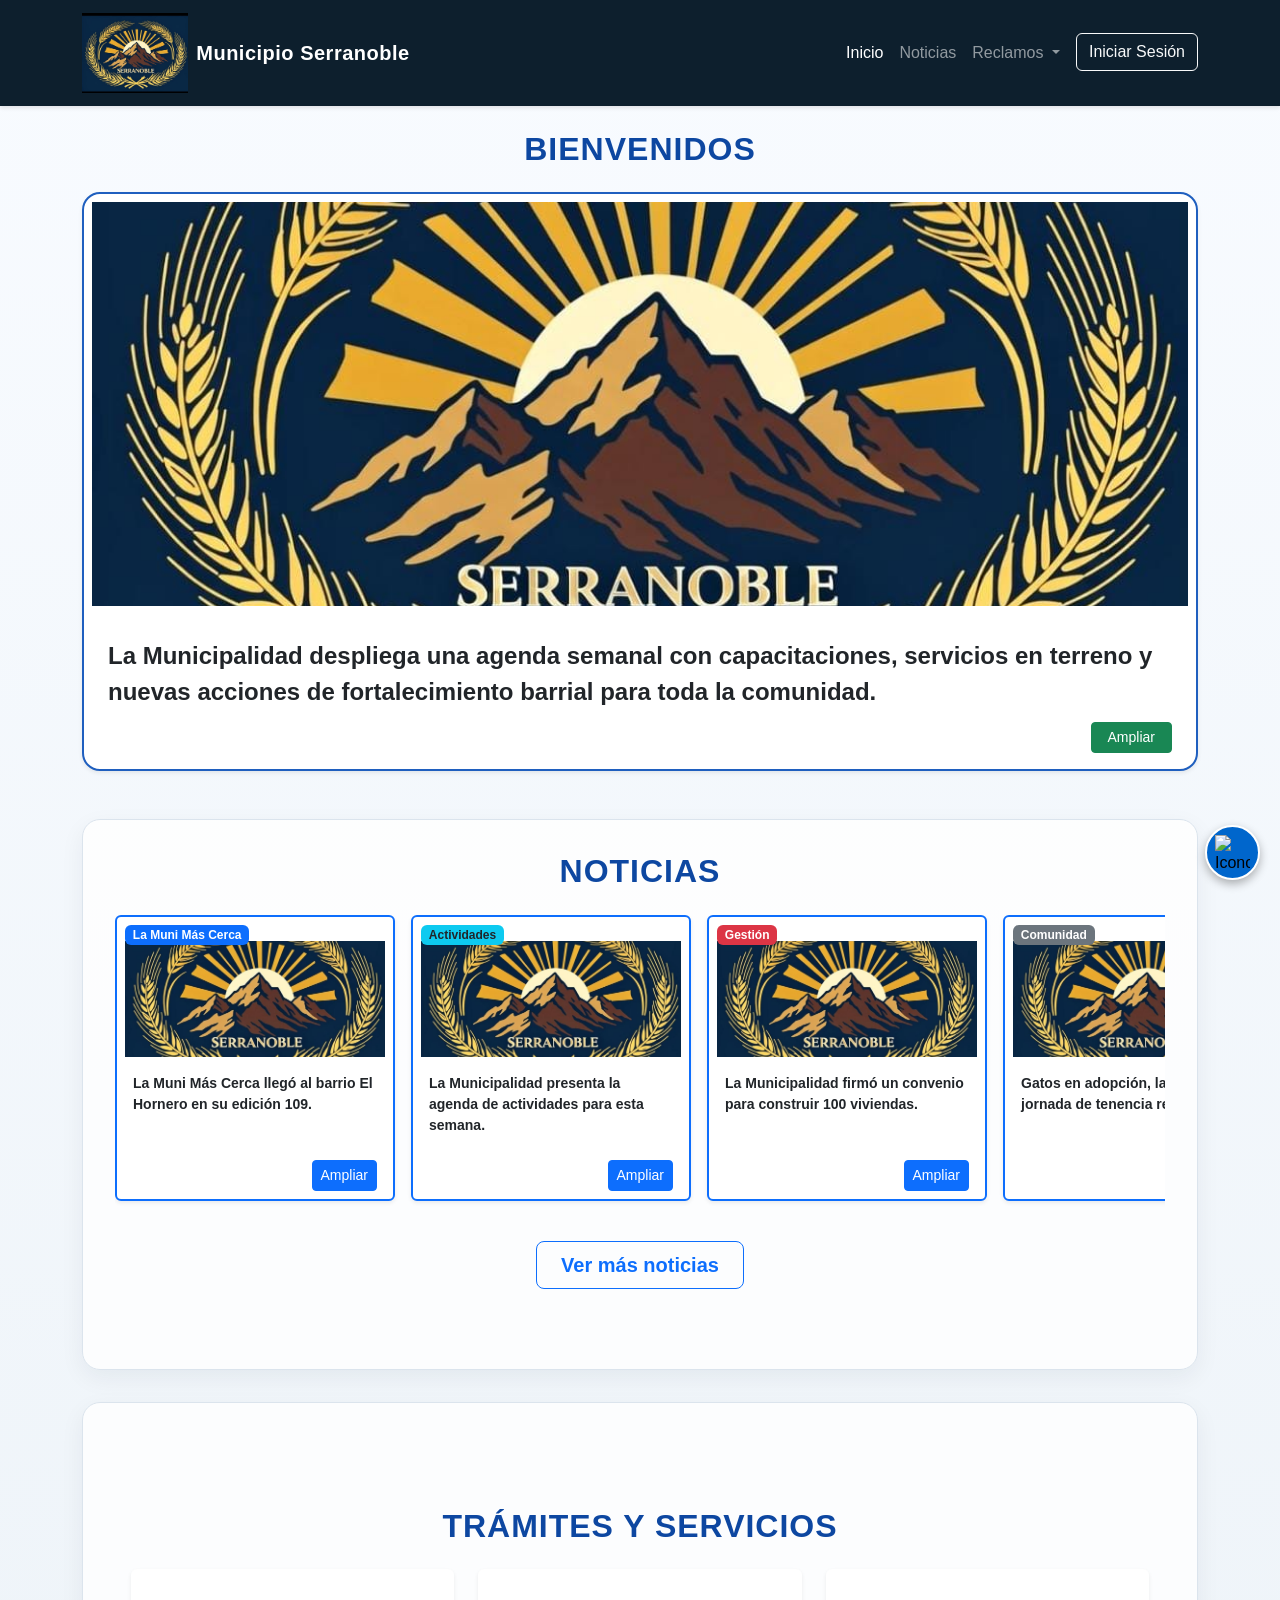
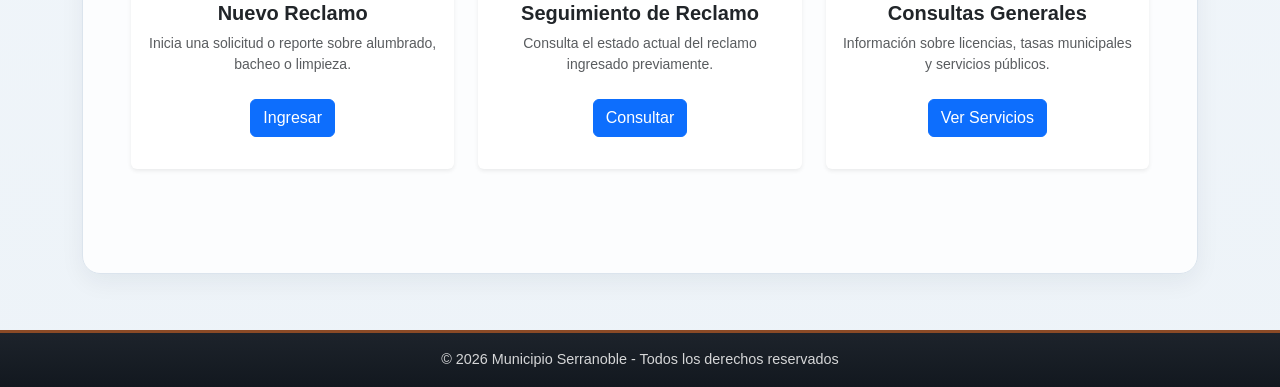
==== frontend/index.html @ a020ed17 "Merge pull request #3 from mfernandacd/develop Union de Ramas" ====
<!DOCTYPE html>
<html lang="es">
<head>
    <meta charset="UTF-8">
    <meta name="viewport" content="width=device-width, initial-scale=1.0">
    <title>Municipio Serranoble</title>
    <meta name="municipio-api-base-url" content="">
    <link href="https://cdn.jsdelivr.net/npm/bootstrap@5.3.0/dist/css/bootstrap.min.css" rel="stylesheet">
    <link rel="stylesheet" href="Css/styles.css">
</head>
<body>

    <!-- Encabezado principal: contiene la barra de navegación y el acceso a las secciones clave de la web -->
    <header>
        <nav class="navbar navbar-expand-lg navbar-dark bg-primary">
            <div class="container">
                <a class="navbar-brand d-flex align-items-center" href="index.html">
                    <img src="assets/imagenes/Logo.jpeg" alt="Municipio Serranoble" class="me-2" height="80">
                    <span>Municipio Serranoble</span>
                </a>
                <button class="navbar-toggler" type="button" data-bs-toggle="collapse" data-bs-target="#navbarNav" aria-controls="navbarNav" aria-expanded="false" aria-label="Toggle navigation">
                    <span class="navbar-toggler-icon"></span>
                </button>
                <div class="collapse navbar-collapse" id="navbarNav">
                    <ul class="navbar-nav ms-auto">
                        <li class="nav-item">
                            <a class="nav-link active" href="#principal">Inicio</a>
                        </li>
                        <li class="nav-item">
                            <a class="nav-link" href="#noticias">Noticias</a>
                        </li>
                        <li class="nav-item dropdown">
                            <a class="nav-link dropdown-toggle" href="#" id="reclamosDropdown" role="button" data-bs-toggle="dropdown" aria-expanded="false">
                                Reclamos
                            </a>
                            <ul class="dropdown-menu" aria-labelledby="reclamosDropdown">
                                <li><a class="dropdown-item" href="reclamos-municipal.html">Nuevo</a></li>
                                <li><a class="dropdown-item" href="#tramites">Seguimiento</a></li>
                            </ul>
                        </li>
                        <li class="nav-item">
                            <a class="btn btn-outline-light ms-2" href="login.html" data-auth-link>Iniciar Sesión</a>
                        </li>
                    </ul>
                </div>
            </div>
        </nav>
    </header>

    <!-- Contenido principal de la página: aquí se agrupan las secciones informativas del sitio -->
    <main class="container my-4">

    <div class="home-zone zona-principal" id="principal">
        <section class="mb-5">
            <h2 class="text-center fw-bold text-uppercase mb-4 title-section">Bienvenidos</h2>
            <div class="row g-4">
                <div class="col-12">
                    <div class="card card-principal h-100 shadow-sm overflow-hidden">
                        <img src="assets/imagenes/Logo.jpeg" class="card-img-top p-2" alt="Noticia Principal">
                        <div class="card-body">
                            <p class="card-text fw-bold fs-4">La Municipalidad despliega una agenda semanal con capacitaciones, servicios en terreno y nuevas acciones de fortalecimiento barrial para toda la comunidad.</p>
                        </div>
                        <div class="card-footer bg-transparent border-0 text-end pb-3">
                            <a href="#noticias" class="btn btn-success btn-sm px-3">Ampliar</a>
                        </div>
                    </div>
                </div>
            </div>
        </section>
    </div>

    <div class="home-zone zona-noticias" id="noticias">
        <section class="mb-5" aria-labelledby="titulo-noticias">
            <h2 id="titulo-noticias" class="text-center fw-bold text-uppercase mb-4 title-section">Noticias</h2>
            <div id="noticias-secundarias" class="carousel-noticias d-flex gap-3 overflow-x-auto pb-3">
                <div class="card card-secundaria shadow-sm flex-shrink-0">
                    <span class="badge bg-primary position-absolute top-0 start-0 m-2">La Muni Más Cerca</span>
                    <img src="assets/imagenes/Logo.jpeg" class="card-img-top pt-4 px-2" alt="Noticia 1">
                    <div class="card-body">
                        <p class="card-text small fw-semibold">La Muni Más Cerca llegó al barrio El Hornero en su edición 109.</p>
                    </div>
                    <div class="card-footer bg-transparent border-0 text-end">
                        <a href="#noticias" class="btn btn-primary btn-sm">Ampliar</a>
                    </div>
                </div>
                <div class="card card-secundaria shadow-sm flex-shrink-0">
                    <span class="badge bg-info text-dark position-absolute top-0 start-0 m-2">Actividades</span>
                    <img src="assets/imagenes/Logo.jpeg" class="card-img-top pt-4 px-2" alt="Noticia 2">
                    <div class="card-body">
                        <p class="card-text small fw-semibold">La Municipalidad presenta la agenda de actividades para esta semana.</p>
                    </div>
                    <div class="card-footer bg-transparent border-0 text-end">
                        <a href="#noticias" class="btn btn-primary btn-sm">Ampliar</a>
                    </div>
                </div>
                <div class="card card-secundaria shadow-sm flex-shrink-0">
                    <span class="badge bg-danger position-absolute top-0 start-0 m-2">Gestión</span>
                    <img src="assets/imagenes/Logo.jpeg" class="card-img-top pt-4 px-2" alt="Noticia 3">
                    <div class="card-body">
                        <p class="card-text small fw-semibold">La Municipalidad firmó un convenio para construir 100 viviendas.</p>
                    </div>
                    <div class="card-footer bg-transparent border-0 text-end">
                        <a href="#noticias" class="btn btn-primary btn-sm">Ampliar</a>
                    </div>
                </div>
                <div class="card card-secundaria shadow-sm flex-shrink-0">
                    <span class="badge bg-secondary position-absolute top-0 start-0 m-2">Comunidad</span>
                    <img src="assets/imagenes/Logo.jpeg" class="card-img-top pt-4 px-2" alt="Noticia 4">
                    <div class="card-body">
                        <p class="card-text small fw-semibold">Gatos en adopción, la nueva jornada de tenencia responsable.</p>
                    </div>
                    <div class="card-footer bg-transparent border-0 text-end">
                        <a href="#noticias" class="btn btn-primary btn-sm">Ampliar</a>
                    </div>
                </div>
            </div>

            <div class="text-center mt-4">
                <a href="#noticias" class="btn btn-outline-primary btn-lg fw-bold px-4">Ver más noticias</a>
            </div>
        </section>
    </div>

    <div class="home-zone zona-tramites" id="tramites">
        <section class="my-5 py-4 text-center" aria-labelledby="titulo-tramites">
            <h2 id="titulo-tramites" class="fw-bold text-uppercase mb-4 title-section">Trámites y Servicios</h2>
            <div class="row row-cols-1 row-cols-md-3 g-4 justify-content-center px-3">
                <div class="col">
                    <div class="card h-100 shadow-sm border-0 py-3">
                        <div class="card-body">
                            <h3 class="h5 card-title fw-bold">Nuevo Reclamo</h3>
                            <p class="card-text small text-muted">Inicia una solicitud o reporte sobre alumbrado, bacheo o limpieza.</p>
                            <a href="reclamos-municipal.html" class="btn btn-primary mt-2">Ingresar</a>
                        </div>
                    </div>
                </div>
                <div class="col">
                    <div class="card h-100 shadow-sm border-0 py-3">
                        <div class="card-body">
                            <h3 class="h5 card-title fw-bold">Seguimiento de Reclamo</h3>
                            <p class="card-text small text-muted">Consulta el estado actual del reclamo ingresado previamente.</p>
                            <a href="login.html" class="btn btn-primary mt-2">Consultar</a>
                        </div>
                    </div>
                </div>
                <div class="col" id="servicios">
                    <div class="card h-100 shadow-sm border-0 py-3">
                        <div class="card-body">
                            <h3 class="h5 card-title fw-bold">Consultas Generales</h3>
                            <p class="card-text small text-muted">Información sobre licencias, tasas municipales y servicios públicos.</p>
                            <a href="#servicios" class="btn btn-primary mt-2">Ver Servicios</a>
                        </div>
                    </div>
                </div>
            </div>
        </section>
    </div>

</main>

<!-- Panel de accesibilidad: permite ajustar tamaño de fuente, contraste, lectura y otros ajustes para mejorar la experiencia del usuario -->
<div id="panel-accesibilidad" class="panel-accesibilidad d-none" aria-labelledby="titulo-accesibilidad">
    <div class="panel-accesibilidad-topbar">
        <div class="panel-idioma-wrapper">
            <button type="button" id="btn-idioma" class="panel-idioma" aria-label="Seleccionar idioma" aria-expanded="false" aria-controls="lista-idiomas">🇪🇸 <span>Español</span>⌄</button>
            <div id="lista-idiomas" class="panel-lista-idiomas" hidden>
                <button type="button" aria-current="true">🇪🇸 Español (actual)</button>
            </div>
        </div>
        <button type="button" id="btn-cerrar-accesibilidad" class="panel-cerrar" aria-label="Cerrar">&times;</button>
    </div>
    <div class="panel-accesibilidad-header">
        <div class="panel-icono" aria-hidden="true">&#9733;</div>
        <h2 id="titulo-accesibilidad">Ajustes de Accesibilidad</h2>
        <p>Desarrollado para Municipio Serranoble · Ocultar barra de herramientas</p>
    </div>
    <div class="panel-accesibilidad-body">
        <section class="accesibilidad-seccion" aria-labelledby="contenido-accesibilidad">
            <h3 id="contenido-accesibilidad">Módulos de contenido</h3>
            <div class="control-tamano-fuente">
                <span>Tamaño de fuente</span>
                <div class="control-tamano-botones">
                    <button type="button" class="control-circular" data-action="increase-font" aria-label="Aumentar tamaño de fuente">+</button>
                    <button type="button" class="control-predeterminado" data-action="reset-font">Predeterminado</button>
                    <button type="button" class="control-circular" data-action="decrease-font" aria-label="Disminuir tamaño de fuente">−</button>
                </div>
            </div>
            <div class="accesibilidad-grid">
                <button type="button" class="accesibilidad-opcion" data-action="readable-font"><span class="opcion-icon">Aa</span><span>Fuente legible</span></button>
                <button type="button" class="accesibilidad-opcion" data-action="line-height"><span class="opcion-icon">↕</span><span>Altura de línea</span></button>
                <button type="button" class="accesibilidad-opcion" data-action="cursor"><span class="opcion-icon">⌁</span><span>Cursor grande</span></button>
                <button type="button" class="accesibilidad-opcion" data-action="letter-spacing"><span class="opcion-icon">↔</span><span>Espaciado de letras</span></button>
                <button type="button" class="accesibilidad-opcion" data-action="align-center"><span class="opcion-icon">≡</span><span>Alinear al centro</span></button>
                <button type="button" class="accesibilidad-opcion" data-action="bold"><span class="opcion-icon">B</span><span>Grosor de fuente</span></button>
            </div>
        </section>
        <section class="accesibilidad-seccion" aria-labelledby="color-accesibilidad">
            <h3 id="color-accesibilidad">Módulos de color</h3>
            <div class="accesibilidad-grid accesibilidad-grid-three">
                <button type="button" class="accesibilidad-opcion" data-action="light-contrast"><span class="opcion-icon">☼</span><span>Contraste claro</span></button>
                <button type="button" class="accesibilidad-opcion" data-action="high-contrast"><span class="opcion-icon">◐</span><span>Alto contraste</span></button>
                <button type="button" class="accesibilidad-opcion" data-action="monochrome"><span class="opcion-icon">◑</span><span>Monocromo</span></button>
            </div>
        </section>
        <section class="accesibilidad-seccion" aria-labelledby="orientacion-accesibilidad">
            <h3 id="orientacion-accesibilidad">Módulos de orientación</h3>
            <div class="accesibilidad-grid accesibilidad-grid-three">
                <button type="button" class="accesibilidad-opcion" data-action="reading-line"><span class="opcion-icon">▤</span><span>Línea de lectura</span></button>
                <button type="button" class="accesibilidad-opcion" data-action="reading-mask"><span class="opcion-icon">▰</span><span>Máscara de lectura</span></button>
                <button type="button" class="accesibilidad-opcion" data-action="hide-images"><span class="opcion-icon">◩</span><span>Ocultar imágenes</span></button>
                <button type="button" class="accesibilidad-opcion" data-action="highlight-content"><span class="opcion-icon">⛶</span><span>Resaltar contenido</span></button>
                <button type="button" class="accesibilidad-opcion" data-action="stop-animations"><span class="opcion-icon">⊘</span><span>Detener animaciones</span></button>
                <button type="button" class="accesibilidad-opcion" data-action="underline-links"><span class="opcion-icon">↗</span><span>Resaltar enlaces</span></button>
            </div>
        </section>
        <button type="button" id="btn-restablecer-accesibilidad" class="btn-restablecer-accesibilidad">Restablecer configuraciones</button>
    </div>
</div>

<!-- Botón flotante para abrir y cerrar el panel de accesibilidad desde cualquier parte de la página -->
<button type="button" id="btn-accesibilidad" class="btn-accesibilidad" aria-label="Ajustes de accesibilidad" aria-expanded="false" aria-controls="panel-accesibilidad">
    <img src="https://www.munichile.cl/wp-content/plugins/accessibility-onetap/assets/images/admin/Original_Logo_Icon.svg" alt="Icono de accesibilidad">
</button>

    <!-- Pie de página con información legal y cierre del sitio -->
    <footer class="bg-dark text-white text-center py-3 mt-auto">
        <div class="container">
            <p class="mb-0">&copy; 2026 Municipio Serranoble - Todos los derechos reservados</p>
        </div>
    </footer>

    <!-- Scripts de terceros y locales: Bootstrap para componentes visuales y JS para interacciones de la página -->
    <script src="https://cdn.jsdelivr.net/npm/bootstrap@5.3.0/dist/js/bootstrap.bundle.min.js"></script>
    <script src="js/main.js"></script>
    <script src="js/accesibilidad.js"></script>
</body>
</html>
---- frontend/Css/styles.css ----
/* ==========================================================
    1. BASE Y VARIABLES GLOBALES
    ========================================================== */
:root {
    --color-primary: #0d1f2d;      /* Color principal del header y navegación */
    --color-secondary: #e5ad38;    /* Color de apoyo para elementos destacados */
    --color-bg-light: #f8f9fa;     /* Fondo claro para secciones */
    --color-text-dark: #1e293b;    /* Texto principal sobre fondo claro */
    --color-accent: #8b4a26;       /* Color de acento para divisores y detalles visuales */
    --font-family-base: 'Segoe UI', Tahoma, Geneva, Verdana, sans-serif;
}

body {
    font-family: var(--font-family-base);
    color: var(--color-text-dark);
    background: linear-gradient(180deg, #f8fbff 0%, #edf3f8 100%);
    min-height: 100vh;
    display: flex; /* Establece la estructura vertical de la página */
    flex-direction: column; /* Mantiene el footer pegado al fondo incluso con poco contenido */
}

main .container {
    max-width: 1200px;
}

.home-zone {
    margin-bottom: 2rem;
    padding: clamp(1rem, 3vw, 2rem);
    border: 1px solid #dbe4ed;
    border-radius: 18px;
    background-color: rgba(255, 255, 255, 0.82);
    box-shadow: 0 8px 24px rgba(13, 31, 45, 0.06);
}

.zona-principal {
    padding: 0;
    border: 0;
    background: transparent;
    box-shadow: none;
}

/* ==========================================================
   2. NAVEGACION Y CABECERA
   ========================================================== */
header .navbar {
    background-color: var(--color-primary) !important;
    box-shadow: 0 2px 4px rgba(0, 0, 0, 0.1); /* Sombra sutil para separar la cabecera del contenido */
}

.navbar-brand span {
    font-weight: 700;
    font-size: 1.25rem;
    letter-spacing: 0.5px;
}

.nav-link {
    font-weight: 500;
    transition: color 0.2s ease-in-out;
}

.nav-link:hover {
    color: #e2e6ea !important;
}

/* ==========================================================
   3. ESTRUCTURA PRINCIPAL Y PIE DE PÁGINA
   ========================================================== */
main {
    flex: 1; /* Hace que el contenido principal ocupe el espacio disponible y empuje el footer hacia abajo */
}

.hero {
    background: linear-gradient(135deg, #e9ecef 0%, #f8f9fa 100%);
    border-left: 5px solid var(--color-accent);
    padding: 3rem 1.5rem;
}

.hero h1 {
    color: var(--color-primary);
}

footer {
    background: linear-gradient(180deg, #1d232b 0%, #12181f 100%);
    font-size: 0.9rem;
    border-top: 3px solid var(--color-accent); /* Línea superior de acento para diferenciar el pie de página */
}

footer h5,
footer h6 {
    color: #ffffff;
}

footer p {
    color: rgba(255, 255, 255, 0.82);
    margin-bottom: 0.35rem;
}

.dropdown-menu {
    border-radius: 12px;
    border: 1px solid rgba(15, 23, 42, 0.08);
    box-shadow: 0 16px 32px rgba(15, 23, 42, 0.12);
}

.dropdown-item:hover {
    background-color: #eef5ff;
    color: var(--color-primary);
}

/* ==========================================================
   4. NOTICIAS
   ========================================================== */
.title-section {
    color: #0d47a1;
    letter-spacing: 1px;
}

/* Tarjetas principales para las noticias destacadas en la portada */
.card-principal {
    border: 2px solid #1f5fbf;
    border-radius: 18px;
    overflow: hidden;
    box-shadow: 0 18px 35px rgba(13, 31, 45, 0.10);
}

.card-principal img {
    height: 420px;
    object-fit: cover;
}

.card-principal .card-body {
    padding: 1.5rem 1.5rem 0.75rem;
}

.card-principal .card-footer {
    padding: 0 1.5rem 1.25rem;
}

/* Noticias secundarias con desplazamiento horizontal para mostrar varios items en una fila */
.carousel-noticias {
    scroll-behavior: smooth;
    -webkit-overflow-scrolling: touch;
}

.carousel-noticias::-webkit-scrollbar {
    height: 8px;
}

.carousel-noticias::-webkit-scrollbar-thumb {
    background: #0d6efd;
    border-radius: 4px;
}

.card-secundaria {
    width: 280px; /* Ancho fijo para permitir el desplazamiento horizontal y mantener el diseño consistente */
    border: 2px solid #0d6efd;
}

.card-secundaria img {
    height: 140px;
    object-fit: cover;
}

/* ==========================================================
    5. TRAMITES, SERVICIOS Y DENUNCIAS
    ========================================================== */
/* Las tarjetas de trámites reutilizan clases de Bootstrap y este bloque queda reservado para
   ajustes específicos de la sección sin alterar el estilo base del framework. */

/* ==========================================================
    6. ACCESIBILIDAD: BOTÓN FLOTANTE Y PANEL
    ========================================================== */
/* Botón visible en la esquina inferior derecha que abre el panel de accesibilidad */
.btn-accesibilidad {
    position: fixed;
    bottom: 20px;
    right: 20px;
    width: 55px;
    height: 55px;
    border-radius: 50%;
    background-color: #0066cc;
    border: 2px solid #ffffff;
    box-shadow: 0px 4px 10px rgba(0, 0, 0, 0.3);
    z-index: 9999;
    cursor: pointer;
    display: flex;
    align-items: center;
    justify-content: center;
}

.btn-accesibilidad:hover,
.btn-accesibilidad:focus-visible {
    transform: scale(1.08);
}

.btn-accesibilidad img {
    width: 35px;
    height: 35px;
}

.panel-accesibilidad {
    /* Panel lateral que agrupa ajustes de lectura, contraste y otras herramientas de accesibilidad */
    position: fixed;
    top: 0;
    right: 0;
    bottom: 0;
    width: min(580px, 100vw);
    max-height: 100vh;
    overflow-y: auto;
    border-radius: 0;
    background: #f5f7fa;
    box-shadow: 2px 8px 60px -2px rgba(0, 0, 0, 0.2);
    z-index: 9998;
    color: #17243a;
    font-family: system-ui, -apple-system, BlinkMacSystemFont, "Segoe UI", sans-serif;
    font-size: 16px;
    line-height: 1.7;
}

.panel-accesibilidad-topbar {
    position: absolute;
    top: 0;
    right: 0;
    left: 0;
    z-index: 1;
    display: flex;
    justify-content: space-between;
    padding: 12px 14px;
}

.panel-idioma {
    padding: 4px 9px;
    border: 0;
    border-radius: 12px;
    background: #0d6efd;
    color: #ffffff;
    font-size: 0.72rem;
    cursor: pointer;
}

.panel-idioma-wrapper {
    position: relative;
}

.panel-idioma span {
    margin: 0 4px;
}

.panel-lista-idiomas {
    position: absolute;
    top: calc(100% + 6px);
    left: 0;
    min-width: 150px;
    padding: 5px;
    border-radius: 6px;
    background: #ffffff;
    box-shadow: 0 4px 14px rgba(0, 0, 0, 0.2);
}

.panel-lista-idiomas button {
    width: 100%;
    padding: 6px 8px;
    border: 0;
    background: transparent;
    color: #17243a;
    font-size: 0.72rem;
    text-align: left;
}

.panel-accesibilidad-header {
    position: relative;
    padding: 44px 20px 22px;
    text-align: center;
    color: #ffffff;
    background: #1473e6;
}

.panel-accesibilidad-header h2 {
    margin: 8px 0 4px;
    font-size: 1.15rem;
}

.panel-accesibilidad-header p {
    margin: 0;
    font-size: 0.68rem;
}

.panel-icono {
    display: grid;
    place-items: center;
    width: 34px;
    height: 34px;
    margin: 0 auto;
    border-radius: 50%;
    background: #ffffff;
    color: #1473e6;
    font-size: 1.2rem;
}

.panel-cerrar {
    border: 0;
    border-radius: 50%;
    background: rgba(0, 0, 0, 0.12);
    color: #ffffff;
    font-size: 1.35rem;
    width: 28px;
    height: 28px;
    line-height: 1;
    cursor: pointer;
}

.panel-accesibilidad-body {
    padding: 14px;
}

.accesibilidad-seccion {
    /* Cada bloque del panel agrupa ajustes relacionados con una categoría de accesibilidad */
    margin-bottom: 12px;
    padding: 14px;
    border-radius: 10px;
    background: #ffffff;
}

.accesibilidad-seccion h3 {
    margin: 0 0 10px;
    font-size: 0.85rem;
    font-weight: 600;
}

.accesibilidad-grid {
    /* Distribución en dos columnas para presentar todas las opciones de ajustes de forma compacta */
    display: grid;
    grid-template-columns: repeat(2, minmax(0, 1fr));
    gap: 8px;
}

.control-tamano-fuente {
    /* Fila de control para cambiar el tamaño de letra con botones rápidos */
    display: flex;
    align-items: center;
    justify-content: space-between;
    min-height: 68px;
    margin-bottom: 8px;
    padding: 12px 14px;
    border-radius: 5px;
    background: #f5f7fa;
    font-size: 0.72rem;
}

.control-tamano-botones {
    /* Agrupa los botones de ajuste de fuente y el reset */
    display: flex;
    align-items: center;
    gap: 12px;
}

.control-circular {
    display: grid;
    place-items: center;
    width: 27px;
    height: 27px;
    padding: 0;
    border: 0;
    border-radius: 50%;
    background: #1473e6;
    color: #ffffff;
    font-size: 1.1rem;
    line-height: 1;
    cursor: pointer;
}

.control-predeterminado {
    min-width: 90px;
    padding: 0;
    border: 0;
    background: transparent;
    color: #56657a;
    font-size: 0.62rem;
    text-align: center;
    cursor: pointer;
}

.control-predeterminado:hover,
.control-predeterminado:focus-visible {
    color: #1473e6;
}

.accesibilidad-grid-three {
    /* En secciones con más opciones, se usa una disposición de 3 columnas */
    grid-template-columns: repeat(3, minmax(0, 1fr));
}

.accesibilidad-opcion {
    /* Cada opción del panel funciona como botón de ajuste visual */
    display: flex;
    min-height: 68px;
    flex-direction: column;
    align-items: center;
    justify-content: center;
    gap: 6px;
    padding: 8px 5px;
    border: 2px solid transparent;
    border-radius: 5px;
    background: #f5f7fa;
    color: #1c2c43;
    font-size: 0.64rem;
    text-align: center;
    cursor: pointer;
}

.accesibilidad-opcion:hover,
.accesibilidad-opcion:focus-visible,
.accesibilidad-opcion.activo {
    border-color: #1473e6;
    background: #e8f1ff;
}

.opcion-icon {
    /* Icono pequeño dentro de cada ajuste para reforzar su significado */
    display: grid;
    place-items: center;
    width: 24px;
    height: 24px;
    border-radius: 50%;
    background: #ffffff;
    color: #1473e6;
    font-size: 0.8rem;
    font-weight: 700;
}

.btn-restablecer-accesibilidad {
    /* Botón para volver a los valores visuales por defecto del sitio */
    width: 100%;
    padding: 8px;
    border: 0;
    border-radius: 5px;
    background: #1473e6;
    color: #ffffff;
    font-size: 0.8rem;
    cursor: pointer;
}

.btn-restablecer-accesibilidad:hover,
.btn-restablecer-accesibilidad:focus-visible {
    background: #0b5ed7;
}

/* Accesibilidad: cambios de contenido para mejorar lectura y navegación */
body.fuente-legible {
    font-family: Arial, sans-serif;
}

body.altura-linea {
    line-height: 1.8;
}

body.cursor-grande,
body.cursor-grande * {
    cursor: url("data:image/svg+xml,%3Csvg xmlns='http://www.w3.org/2000/svg' width='32' height='32' viewBox='0 0 32 32'%3E%3Cpath d='M5 2l20 18-9 1 5 8-4 2-5-9-6 6z' fill='white' stroke='black' stroke-width='2'/%3E%3C/svg%3E"), auto;
}

body.espaciado-letras {
    letter-spacing: 0.08em;
}

body.texto-centrado main,
body.texto-centrado section {
    text-align: center;
}

body.fuente-negrita,
body.fuente-negrita button,
body.fuente-negrita a {
    font-weight: 700;
}

/* Accesibilidad: ajustes de color y contraste para usuarios con baja visión */
body.contraste-claro {
    background: #ffffff !important;
    color: #000000 !important;
}

body.monocromo {
    filter: grayscale(1);
}

body.ocultar-imagenes main img,
body.ocultar-imagenes header img {
    visibility: hidden;
}

/* Accesibilidad: ayudas de lectura y orientación para focalizar contenido */
body.linea-lectura::after {
    position: fixed;
    top: calc(var(--cursor-y, 50vh) - 2px);
    left: 0;
    width: 100%;
    height: 3px;
    background: #1473e6;
    box-shadow: 0 0 0 9999px rgba(0, 0, 0, 0.12);
    content: "";
    pointer-events: none;
    z-index: 10000;
}

body.mascara-lectura::after {
    position: fixed;
    top: calc(var(--cursor-y, 50vh) - 80px);
    left: 0;
    width: 100%;
    height: 160px;
    border-top: 3px solid #1473e6;
    border-bottom: 3px solid #1473e6;
    box-shadow: 0 -100vh 0 100vh rgba(0, 0, 0, 0.28), 0 100vh 0 100vh rgba(0, 0, 0, 0.28);
    content: "";
    pointer-events: none;
    z-index: 10000;
}

body.detener-animaciones *,
body.detener-animaciones *::before,
body.detener-animaciones *::after {
    animation: none !important;
    transition: none !important;
    scroll-behavior: auto !important;
}

body.resaltar-enlaces a {
    text-decoration: underline !important;
    text-decoration-thickness: 2px;
}

body.resaltar-contenido main > * {
    outline: 2px solid #1473e6;
    outline-offset: 3px;
}

/* Accesibilidad: modo de alto contraste para reforzar legibilidad visual */
body.alto-contraste {
    background-color: #000000 !important;
    color: #ffff00 !important;
}
body.alto-contraste .card, 
body.alto-contraste .navbar, 
body.alto-contraste section {
    background-color: #121212 !important;
    color: #ffffff !important;
    border-color: #ffff00 !important;
}

/* ==========================================================
   7. RESPONSIVE
   ========================================================== */
/* Ajustes de layout para pantallas pequeñas y tablets */
@media (max-width: 768px) {
    .hero {
        padding: 2rem 1rem;
    }

    .hero h1 {
        font-size: 1.75rem;
    }
}

@media (max-width: 520px) {
    .panel-accesibilidad {
        width: 100vw;
    }

    .panel-accesibilidad-body {
        padding: 10px;
    }
}
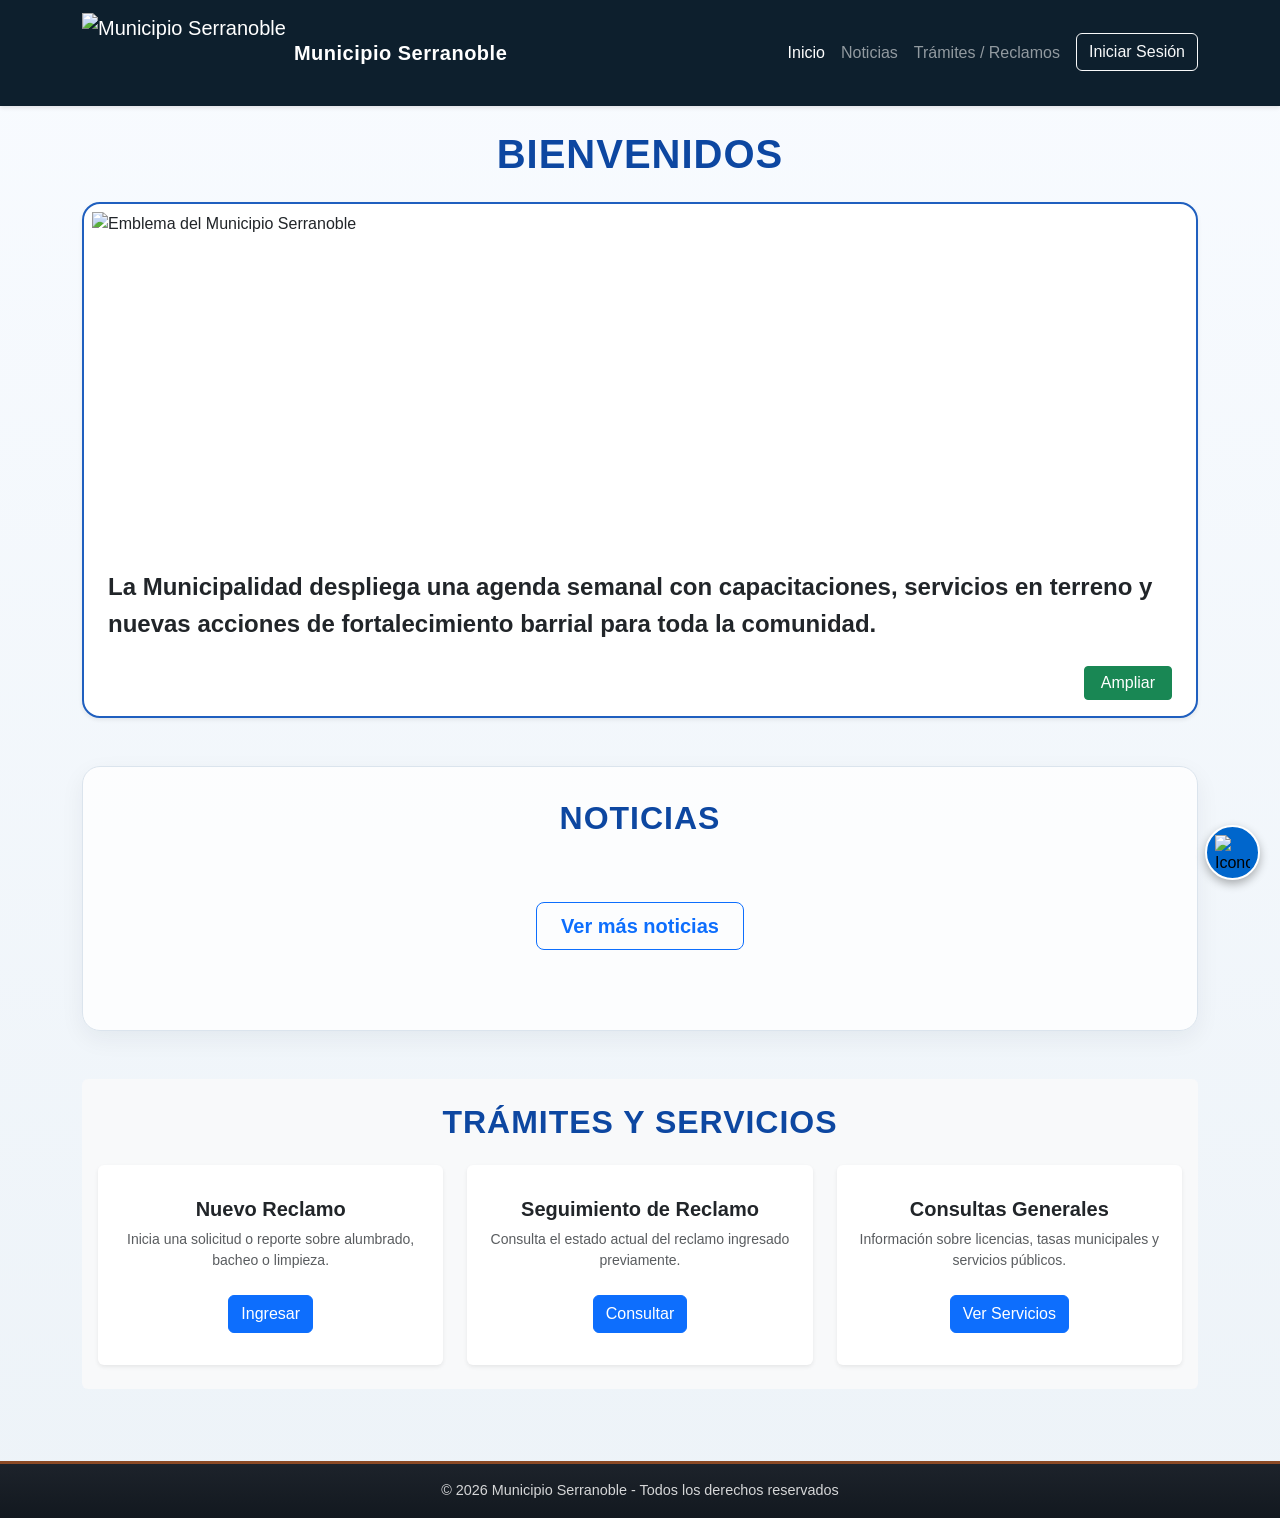
==== commit 8e45f906: "Añadir gestión de noticias, ordenamiento y cosas Incorpora la publicación y gestión de noticias, la " ====
--- a/frontend/index.html
+++ b/frontend/index.html
@@ -7,6 +7,7 @@
     <meta name="municipio-api-base-url" content="">
     <link href="https://cdn.jsdelivr.net/npm/bootstrap@5.3.0/dist/css/bootstrap.min.css" rel="stylesheet">
     <link rel="stylesheet" href="Css/styles.css">
+    <link rel="stylesheet" href="Css/noticias.css">
 </head>
 <body>
 
@@ -24,19 +25,19 @@
                 <div class="collapse navbar-collapse" id="navbarNav">
                     <ul class="navbar-nav ms-auto">
                         <li class="nav-item">
-                            <a class="nav-link active" href="#principal">Inicio</a>
+                            <a class="nav-link active" href="index.html">Inicio</a>
                         </li>
                         <li class="nav-item">
                             <a class="nav-link" href="#noticias">Noticias</a>
                         </li>
-                        <li class="nav-item dropdown">
-                            <a class="nav-link dropdown-toggle" href="#" id="reclamosDropdown" role="button" data-bs-toggle="dropdown" aria-expanded="false">
-                                Reclamos
-                            </a>
-                            <ul class="dropdown-menu" aria-labelledby="reclamosDropdown">
-                                <li><a class="dropdown-item" href="reclamos-municipal.html">Nuevo</a></li>
-                                <li><a class="dropdown-item" href="#tramites">Seguimiento</a></li>
-                            </ul>
+                        <li class="nav-item">
+                            <a class="nav-link" href="#tramites">Trámites / Reclamos</a>
+                        </li>
+                        <li class="nav-item" data-admin-only hidden>
+                            <a class="nav-link" href="vista-reclamo.html">Gestionar reclamos</a>
+                        </li>
+                        <li class="nav-item" data-admin-only hidden>
+                            <a class="nav-link" href="administrar-noticias.html">Administrar noticias</a>
                         </li>
                         <li class="nav-item">
                             <a class="btn btn-outline-light ms-2" href="login.html" data-auth-link>Iniciar Sesión</a>
@@ -51,17 +52,17 @@
     <main class="container my-4">
 
     <div class="home-zone zona-principal" id="principal">
-        <section class="mb-5">
-            <h2 class="text-center fw-bold text-uppercase mb-4 title-section">Bienvenidos</h2>
+        <section class="mb-5" aria-labelledby="titulo-bienvenida">
+            <h1 id="titulo-bienvenida" class="text-center fw-bold text-uppercase mb-4 title-section">Bienvenidos</h1>
             <div class="row g-4">
                 <div class="col-12">
-                    <div class="card card-principal h-100 shadow-sm overflow-hidden">
-                        <img src="assets/imagenes/Logo.jpeg" class="card-img-top p-2" alt="Noticia Principal">
+                    <div class="card card-principal bienvenida-card h-100 shadow-sm overflow-hidden">
+                        <img id="noticia-destacada-imagen" src="assets/imagenes/Logo.jpeg" class="card-img-top p-2" alt="Emblema del Municipio Serranoble">
                         <div class="card-body">
-                            <p class="card-text fw-bold fs-4">La Municipalidad despliega una agenda semanal con capacitaciones, servicios en terreno y nuevas acciones de fortalecimiento barrial para toda la comunidad.</p>
+                            <p id="noticia-destacada-titulo" class="card-text fw-bold fs-4">La Municipalidad despliega una agenda semanal con capacitaciones, servicios en terreno y nuevas acciones de fortalecimiento barrial para toda la comunidad.</p>
                         </div>
                         <div class="card-footer bg-transparent border-0 text-end pb-3">
-                            <a href="#noticias" class="btn btn-success btn-sm px-3">Ampliar</a>
+                            <a id="noticia-destacada-enlace" href="noticias.html" class="btn btn-success btn-sm px-3">Ampliar</a>
                         </div>
                     </div>
                 </div>
@@ -72,89 +73,49 @@
     <div class="home-zone zona-noticias" id="noticias">
         <section class="mb-5" aria-labelledby="titulo-noticias">
             <h2 id="titulo-noticias" class="text-center fw-bold text-uppercase mb-4 title-section">Noticias</h2>
-            <div id="noticias-secundarias" class="carousel-noticias d-flex gap-3 overflow-x-auto pb-3">
-                <div class="card card-secundaria shadow-sm flex-shrink-0">
-                    <span class="badge bg-primary position-absolute top-0 start-0 m-2">La Muni Más Cerca</span>
-                    <img src="assets/imagenes/Logo.jpeg" class="card-img-top pt-4 px-2" alt="Noticia 1">
-                    <div class="card-body">
-                        <p class="card-text small fw-semibold">La Muni Más Cerca llegó al barrio El Hornero en su edición 109.</p>
-                    </div>
-                    <div class="card-footer bg-transparent border-0 text-end">
-                        <a href="#noticias" class="btn btn-primary btn-sm">Ampliar</a>
-                    </div>
-                </div>
-                <div class="card card-secundaria shadow-sm flex-shrink-0">
-                    <span class="badge bg-info text-dark position-absolute top-0 start-0 m-2">Actividades</span>
-                    <img src="assets/imagenes/Logo.jpeg" class="card-img-top pt-4 px-2" alt="Noticia 2">
-                    <div class="card-body">
-                        <p class="card-text small fw-semibold">La Municipalidad presenta la agenda de actividades para esta semana.</p>
-                    </div>
-                    <div class="card-footer bg-transparent border-0 text-end">
-                        <a href="#noticias" class="btn btn-primary btn-sm">Ampliar</a>
-                    </div>
-                </div>
-                <div class="card card-secundaria shadow-sm flex-shrink-0">
-                    <span class="badge bg-danger position-absolute top-0 start-0 m-2">Gestión</span>
-                    <img src="assets/imagenes/Logo.jpeg" class="card-img-top pt-4 px-2" alt="Noticia 3">
-                    <div class="card-body">
-                        <p class="card-text small fw-semibold">La Municipalidad firmó un convenio para construir 100 viviendas.</p>
-                    </div>
-                    <div class="card-footer bg-transparent border-0 text-end">
-                        <a href="#noticias" class="btn btn-primary btn-sm">Ampliar</a>
-                    </div>
-                </div>
-                <div class="card card-secundaria shadow-sm flex-shrink-0">
-                    <span class="badge bg-secondary position-absolute top-0 start-0 m-2">Comunidad</span>
-                    <img src="assets/imagenes/Logo.jpeg" class="card-img-top pt-4 px-2" alt="Noticia 4">
-                    <div class="card-body">
-                        <p class="card-text small fw-semibold">Gatos en adopción, la nueva jornada de tenencia responsable.</p>
-                    </div>
-                    <div class="card-footer bg-transparent border-0 text-end">
-                        <a href="#noticias" class="btn btn-primary btn-sm">Ampliar</a>
-                    </div>
-                </div>
-            </div>
-
+            <div id="noticias-secundarias" class="carousel-noticias d-flex gap-3 overflow-x-auto pb-3" aria-live="polite"></div>
             <div class="text-center mt-4">
-                <a href="#noticias" class="btn btn-outline-primary btn-lg fw-bold px-4">Ver más noticias</a>
+                <a href="noticias.html" class="btn btn-outline-primary btn-lg fw-bold px-4">Ver más noticias</a>
             </div>
         </section>
     </div>
 
-    <div class="home-zone zona-tramites" id="tramites">
-        <section class="my-5 py-4 text-center" aria-labelledby="titulo-tramites">
-            <h2 id="titulo-tramites" class="fw-bold text-uppercase mb-4 title-section">Trámites y Servicios</h2>
-            <div class="row row-cols-1 row-cols-md-3 g-4 justify-content-center px-3">
-                <div class="col">
-                    <div class="card h-100 shadow-sm border-0 py-3">
-                        <div class="card-body">
-                            <h3 class="h5 card-title fw-bold">Nuevo Reclamo</h3>
-                            <p class="card-text small text-muted">Inicia una solicitud o reporte sobre alumbrado, bacheo o limpieza.</p>
-                            <a href="reclamos-municipal.html" class="btn btn-primary mt-2">Ingresar</a>
-                        </div>
-                    </div>
-                </div>
-                <div class="col">
-                    <div class="card h-100 shadow-sm border-0 py-3">
-                        <div class="card-body">
-                            <h3 class="h5 card-title fw-bold">Seguimiento de Reclamo</h3>
-                            <p class="card-text small text-muted">Consulta el estado actual del reclamo ingresado previamente.</p>
-                            <a href="login.html" class="btn btn-primary mt-2">Consultar</a>
-                        </div>
-                    </div>
-                </div>
-                <div class="col" id="servicios">
-                    <div class="card h-100 shadow-sm border-0 py-3">
-                        <div class="card-body">
-                            <h3 class="h5 card-title fw-bold">Consultas Generales</h3>
-                            <p class="card-text small text-muted">Información sobre licencias, tasas municipales y servicios públicos.</p>
-                            <a href="#servicios" class="btn btn-primary mt-2">Ver Servicios</a>
-                        </div>
+    <!-- Sección 3: trámites y servicios disponibles para ciudadanos, con acceso rápido a reclamos, consultas y seguimiento -->
+    <section id="tramites" class="my-5 py-4 bg-light rounded text-center">
+        <h2 class="fw-bold text-uppercase mb-4 title-section">Trámites y Servicios</h2>
+        <div class="row row-cols-1 row-cols-md-3 g-4 justify-content-center px-3">
+            <!-- Opción 1: Nuevo Reclamo -->
+            <div class="col">
+                <div class="card h-100 shadow-sm border-0 py-3">
+                    <div class="card-body">
+                        <h5 class="card-title fw-bold">Nuevo Reclamo</h5>
+                        <p class="card-text small text-muted">Inicia una solicitud o reporte sobre alumbrado, bacheo o limpieza.</p>
+                        <a href="reclamos-municipal.html" class="btn btn-primary mt-2">Ingresar</a>
                     </div>
                 </div>
             </div>
-        </section>
-    </div>
+            <!-- Opción 2: Seguimiento de Reclamo -->
+            <div class="col">
+                <div class="card h-100 shadow-sm border-0 py-3">
+                    <div class="card-body">
+                        <h5 class="card-title fw-bold">Seguimiento de Reclamo</h5>
+                        <p class="card-text small text-muted">Consulta el estado actual del reclamo ingresado previamente.</p>
+                        <a href="seguimiento.html" class="btn btn-primary mt-2">Consultar</a>
+                    </div>
+                </div>
+            </div>
+            <!-- Opción 3: Consultas y Servicios -->
+            <div class="col">
+                <div class="card h-100 shadow-sm border-0 py-3">
+                    <div class="card-body">
+                        <h5 class="card-title fw-bold">Consultas Generales</h5>
+                        <p class="card-text small text-muted">Información sobre licencias, tasas municipales y servicios públicos.</p>
+                        <a href="servicios.html" class="btn btn-primary mt-2">Ver Servicios</a>
+                    </div>
+                </div>
+            </div>
+        </div>
+    </section>
 
 </main>
 
@@ -172,7 +133,7 @@
     <div class="panel-accesibilidad-header">
         <div class="panel-icono" aria-hidden="true">&#9733;</div>
         <h2 id="titulo-accesibilidad">Ajustes de Accesibilidad</h2>
-        <p>Desarrollado para Municipio Serranoble · Ocultar barra de herramientas</p>
+        <p>Desarrollado para Municipio Activo · Ocultar barra de herramientas</p>
     </div>
     <div class="panel-accesibilidad-body">
         <section class="accesibilidad-seccion" aria-labelledby="contenido-accesibilidad">
@@ -222,7 +183,7 @@
     <img src="https://www.munichile.cl/wp-content/plugins/accessibility-onetap/assets/images/admin/Original_Logo_Icon.svg" alt="Icono de accesibilidad">
 </button>
 
-    <!-- Pie de página con información legal y cierre del sitio -->
+    <!-- Pie de pagina con información legal y cierre del sitio -->
     <footer class="bg-dark text-white text-center py-3 mt-auto">
         <div class="container">
             <p class="mb-0">&copy; 2026 Municipio Serranoble - Todos los derechos reservados</p>
@@ -233,5 +194,6 @@
     <script src="https://cdn.jsdelivr.net/npm/bootstrap@5.3.0/dist/js/bootstrap.bundle.min.js"></script>
     <script src="js/main.js"></script>
     <script src="js/accesibilidad.js"></script>
+    <script src="js/noticias.js"></script>
 </body>
 </html>
--- a/frontend/Css/noticias.css
+++ b/frontend/Css/noticias.css
@@ -0,0 +1,267 @@
+.noticias-page {
+    flex: 1;
+}
+
+.noticias-intro {
+    padding: 1.75rem 2rem;
+    border-left: 5px solid var(--color-accent);
+    border-radius: 0.5rem;
+    background: linear-gradient(135deg, #e9ecef 0%, #f8f9fa 100%);
+}
+
+.noticias-intro > p:first-child,
+.noticias-etiqueta {
+    color: var(--color-accent);
+    letter-spacing: 0.08em;
+}
+
+.noticias-intro h1 {
+    color: var(--color-primary);
+    font-size: clamp(1.6rem, 3vw, 2.5rem);
+}
+
+.noticias-intro > p:last-child {
+    font-size: 1.1rem;
+}
+
+.bienvenida-card .card-img-top {
+    display: block;
+    width: 100%;
+    height: clamp(220px, 28vw, 340px);
+    object-fit: cover;
+    object-position: center;
+}
+
+.bienvenida-card .card-body {
+    padding: 1.5rem;
+}
+
+.bienvenida-card .card-text {
+    font-size: 1.5rem;
+    line-height: 1.55;
+}
+
+.card-principal .card-text {
+    font-size: 1.5rem;
+    line-height: 1.55;
+}
+
+.bienvenida-card .card-footer .btn {
+    font-size: 1rem;
+}
+
+.card-secundaria .card-text {
+    font-size: 1.1rem;
+    line-height: 1.5;
+}
+
+.noticias-etiqueta {
+    font-size: 0.95rem;
+    font-weight: 700;
+    text-transform: uppercase;
+}
+
+.noticia-card {
+    overflow: hidden;
+    border: 1px solid #dee2e6;
+    transition: transform 0.2s ease, box-shadow 0.2s ease;
+}
+
+.noticia-card:hover {
+    transform: translateY(-3px);
+    box-shadow: 0 0.75rem 1.5rem rgba(13, 31, 45, 0.12) !important;
+}
+
+.noticia-card .card-img-top {
+    height: 190px;
+    object-fit: cover;
+}
+
+.noticia-card .card-title {
+    color: var(--color-primary);
+    font-size: 1.35rem;
+    line-height: 1.4;
+}
+
+.noticia-card .card-text {
+    color: #59636e;
+    font-size: 1.1rem;
+    line-height: 1.6;
+}
+
+.noticia-card .badge {
+    font-size: 0.9rem;
+}
+
+.noticia-card .card-footer .btn {
+    font-size: 1rem;
+}
+
+.noticia-card .card-footer {
+    margin-top: auto;
+}
+
+.noticia-detalle {
+    --noticia-color: var(--color-primary);
+    overflow: hidden;
+    border: 1px solid #dee2e6;
+    border-top: 5px solid var(--noticia-color);
+    border-radius: 0.5rem;
+    background: #ffffff;
+    box-shadow: 0 0.5rem 1.5rem rgba(13, 31, 45, 0.08);
+}
+
+.noticia-detalle--proximidad {
+    --noticia-color: #0d6efd;
+}
+
+.noticia-detalle--actividades {
+    --noticia-color: #0dcaf0;
+}
+
+.noticia-detalle--gestion {
+    --noticia-color: #dc3545;
+}
+
+.noticia-detalle--comunidad {
+    --noticia-color: #6c757d;
+}
+
+.noticia-badge--proximidad {
+    background-color: #0d6efd;
+    color: #ffffff;
+}
+
+.noticia-badge--actividades {
+    background-color: #0dcaf0;
+    color: #102a34;
+}
+
+.noticia-badge--gestion {
+    background-color: #dc3545;
+    color: #ffffff;
+}
+
+.noticia-badge--comunidad {
+    background-color: #6c757d;
+    color: #ffffff;
+}
+
+.noticia-detalle-header {
+    padding: clamp(1.5rem, 4vw, 3rem);
+}
+
+.noticia-detalle-categoria {
+    margin-bottom: 1rem;
+    padding: 0.5rem 0.75rem;
+    background-color: var(--noticia-color);
+    color: #ffffff;
+}
+
+.noticia-detalle--actividades .noticia-detalle-categoria {
+    color: #102a34;
+}
+
+.noticia-detalle-header h1 {
+    margin-bottom: 1rem;
+    color: var(--color-primary);
+    font-size: clamp(2rem, 4.5vw, 3rem);
+    font-weight: 700;
+}
+
+.noticia-detalle-bajada {
+    max-width: 70ch;
+    margin: 0;
+    color: #59636e;
+    font-size: 1.3rem;
+    line-height: 1.6;
+}
+
+.noticia-detalle-imagen {
+    display: block;
+    width: 100%;
+    max-height: 460px;
+    object-fit: cover;
+    object-position: center;
+}
+
+.noticia-detalle-cuerpo {
+    max-width: 75ch;
+    margin: 0 auto;
+    padding: clamp(1.5rem, 4vw, 3rem);
+    font-size: 1.25rem;
+    line-height: 1.8;
+}
+
+.noticia-detalle-cuerpo p:last-child {
+    margin-bottom: 0;
+}
+
+.admin-noticias-panel {
+    padding: clamp(1rem, 3vw, 2rem);
+    border: 1px solid #dee2e6;
+    border-radius: 0.5rem;
+    background: #ffffff;
+    box-shadow: 0 0.25rem 1rem rgba(13, 31, 45, 0.06);
+}
+
+.admin-noticias-panel .form-label {
+    font-size: 1rem;
+    font-weight: 600;
+}
+
+.admin-noticias-panel .form-control,
+.admin-noticias-panel .form-select {
+    font-size: 1.05rem;
+}
+
+.admin-noticias-lista {
+    display: grid;
+    gap: 0.75rem;
+}
+
+.admin-noticia-fila {
+    display: flex;
+    align-items: center;
+    justify-content: space-between;
+    gap: 1rem;
+    padding: 1rem;
+    border: 1px solid #dee2e6;
+    border-radius: 0.5rem;
+    background: #ffffff;
+}
+
+.admin-noticia-fila p {
+    color: #59636e;
+}
+
+@media (max-width: 767.98px) {
+    .noticias-intro {
+        padding: 1.5rem;
+    }
+
+    .bienvenida-card .card-img-top {
+        height: 220px;
+    }
+
+    .bienvenida-card .card-body {
+        padding: 1.25rem;
+    }
+
+    .bienvenida-card .card-text {
+        font-size: 1.25rem;
+    }
+
+    .card-principal .card-text {
+        font-size: 1.25rem;
+    }
+
+    .noticia-detalle-imagen {
+        max-height: 300px;
+    }
+
+    .admin-noticia-fila {
+        align-items: flex-start;
+        flex-direction: column;
+    }
+}
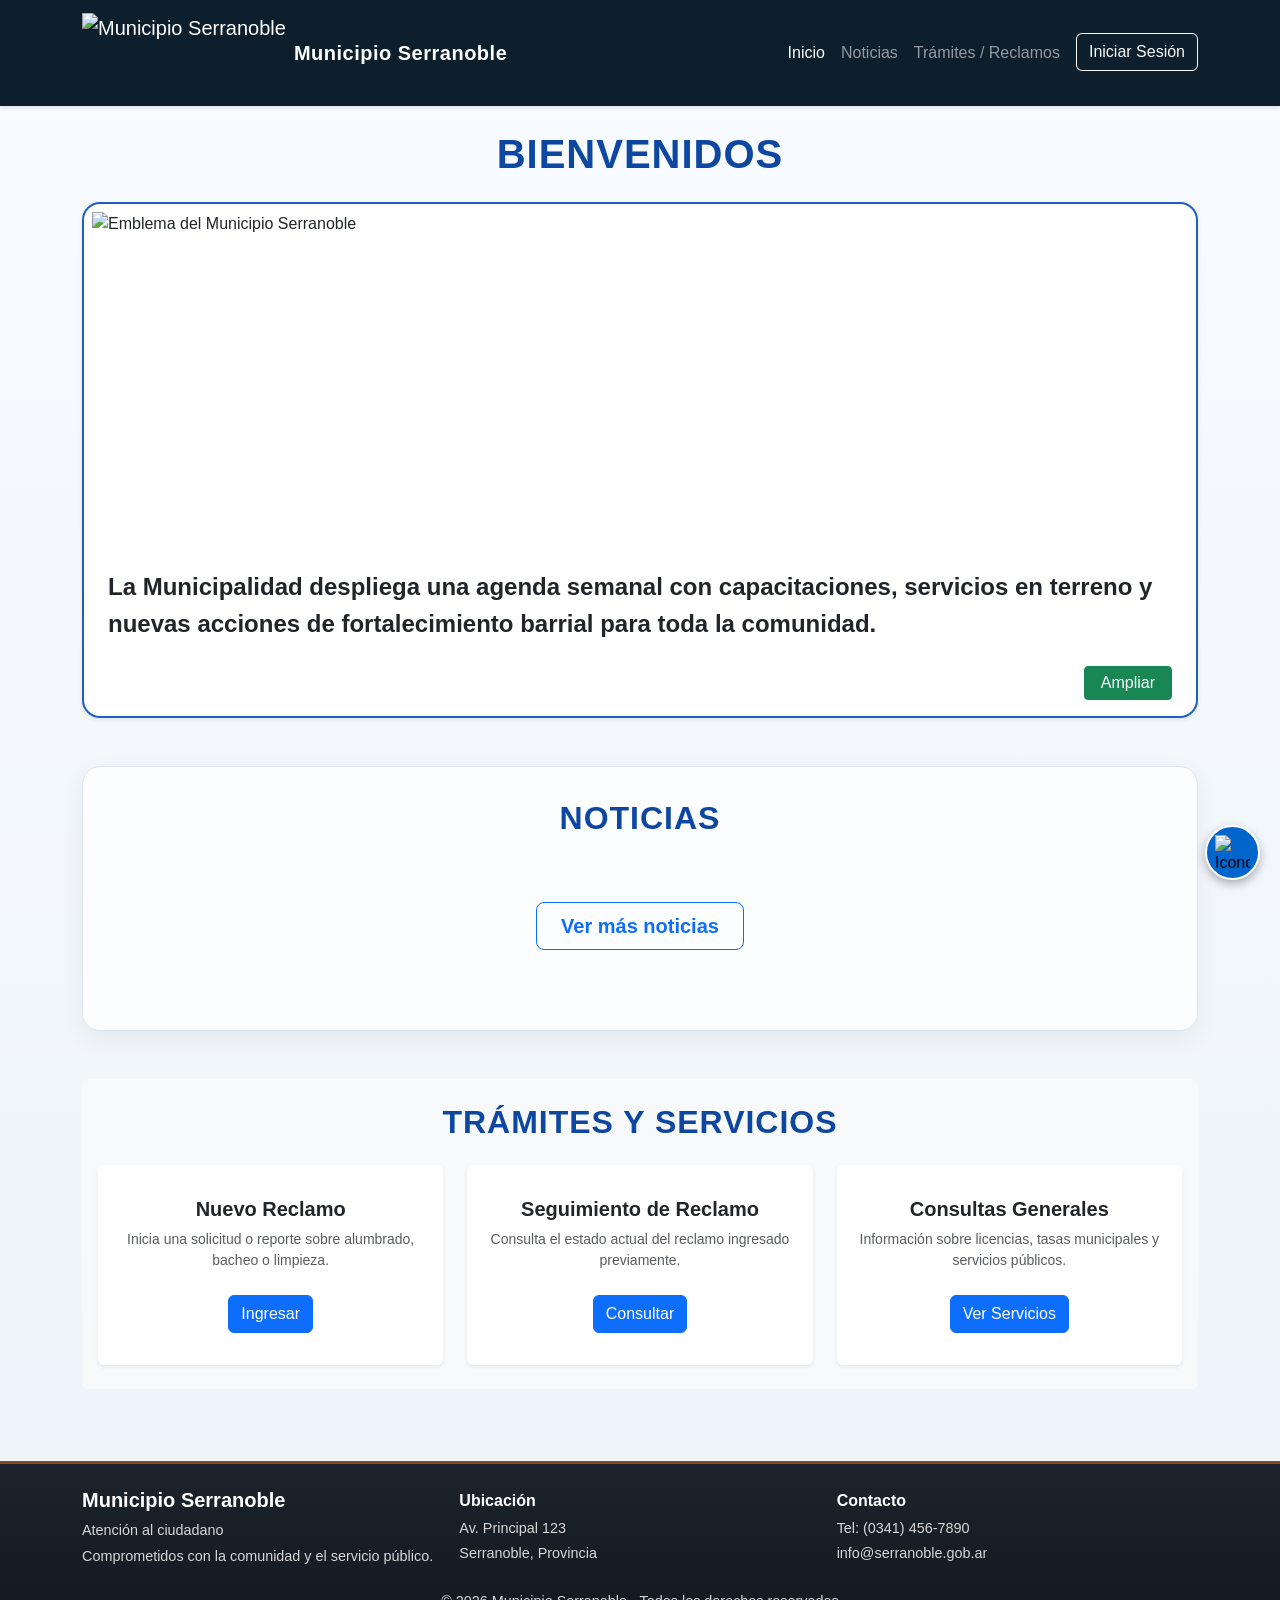
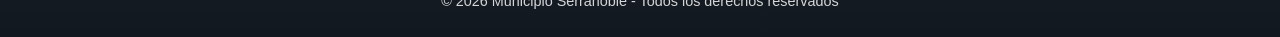
==== commit 21576e75: "Unifica componentes y protege reclamos Centraliza la navegación y el pie de página en componentes re" ====
--- a/frontend/index.html
+++ b/frontend/index.html
@@ -11,42 +11,7 @@
 </head>
 <body>
 
-    <!-- Encabezado principal: contiene la barra de navegación y el acceso a las secciones clave de la web -->
-    <header>
-        <nav class="navbar navbar-expand-lg navbar-dark bg-primary">
-            <div class="container">
-                <a class="navbar-brand d-flex align-items-center" href="index.html">
-                    <img src="assets/imagenes/Logo.jpeg" alt="Municipio Serranoble" class="me-2" height="80">
-                    <span>Municipio Serranoble</span>
-                </a>
-                <button class="navbar-toggler" type="button" data-bs-toggle="collapse" data-bs-target="#navbarNav" aria-controls="navbarNav" aria-expanded="false" aria-label="Toggle navigation">
-                    <span class="navbar-toggler-icon"></span>
-                </button>
-                <div class="collapse navbar-collapse" id="navbarNav">
-                    <ul class="navbar-nav ms-auto">
-                        <li class="nav-item">
-                            <a class="nav-link active" href="index.html">Inicio</a>
-                        </li>
-                        <li class="nav-item">
-                            <a class="nav-link" href="#noticias">Noticias</a>
-                        </li>
-                        <li class="nav-item">
-                            <a class="nav-link" href="#tramites">Trámites / Reclamos</a>
-                        </li>
-                        <li class="nav-item" data-admin-only hidden>
-                            <a class="nav-link" href="vista-reclamo.html">Gestionar reclamos</a>
-                        </li>
-                        <li class="nav-item" data-admin-only hidden>
-                            <a class="nav-link" href="administrar-noticias.html">Administrar noticias</a>
-                        </li>
-                        <li class="nav-item">
-                            <a class="btn btn-outline-light ms-2" href="login.html" data-auth-link>Iniciar Sesión</a>
-                        </li>
-                    </ul>
-                </div>
-            </div>
-        </nav>
-    </header>
+    <header data-site-header></header>
 
     <!-- Contenido principal de la página: aquí se agrupan las secciones informativas del sitio -->
     <main class="container my-4">
@@ -183,15 +148,11 @@
     <img src="https://www.munichile.cl/wp-content/plugins/accessibility-onetap/assets/images/admin/Original_Logo_Icon.svg" alt="Icono de accesibilidad">
 </button>
 
-    <!-- Pie de pagina con información legal y cierre del sitio -->
-    <footer class="bg-dark text-white text-center py-3 mt-auto">
-        <div class="container">
-            <p class="mb-0">&copy; 2026 Municipio Serranoble - Todos los derechos reservados</p>
-        </div>
-    </footer>
+    <footer class="bg-dark text-white py-4 mt-auto" data-site-footer></footer>
 
     <!-- Scripts de terceros y locales: Bootstrap para componentes visuales y JS para interacciones de la página -->
     <script src="https://cdn.jsdelivr.net/npm/bootstrap@5.3.0/dist/js/bootstrap.bundle.min.js"></script>
+    <script src="js/componentes-comunes.js"></script>
     <script src="js/main.js"></script>
     <script src="js/accesibilidad.js"></script>
     <script src="js/noticias.js"></script>
--- a/frontend/Css/styles.css
+++ b/frontend/Css/styles.css
@@ -17,6 +17,10 @@
     min-height: 100vh;
     display: flex; /* Establece la estructura vertical de la página */
     flex-direction: column; /* Mantiene el footer pegado al fondo incluso con poco contenido */
+}
+
+body[data-auth-required] > :not(script) {
+    visibility: hidden;
 }
 
 main .container {
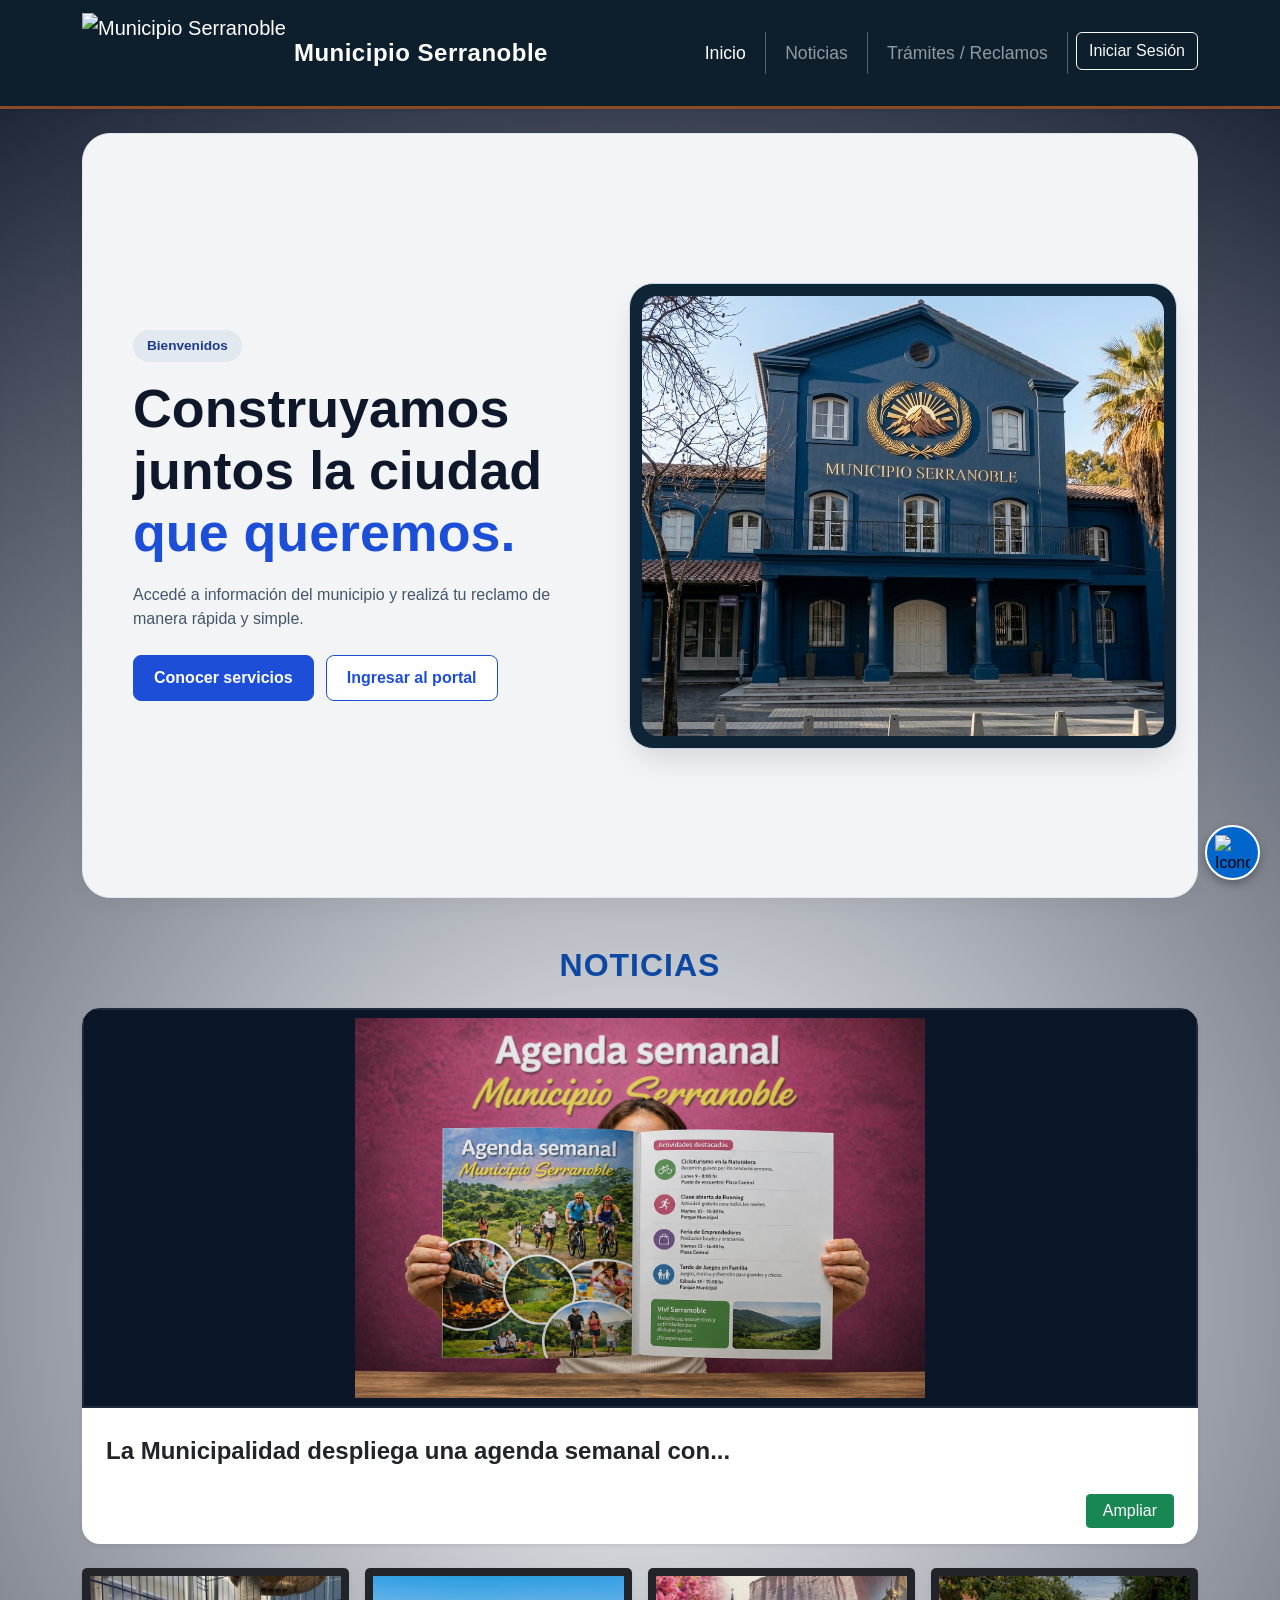
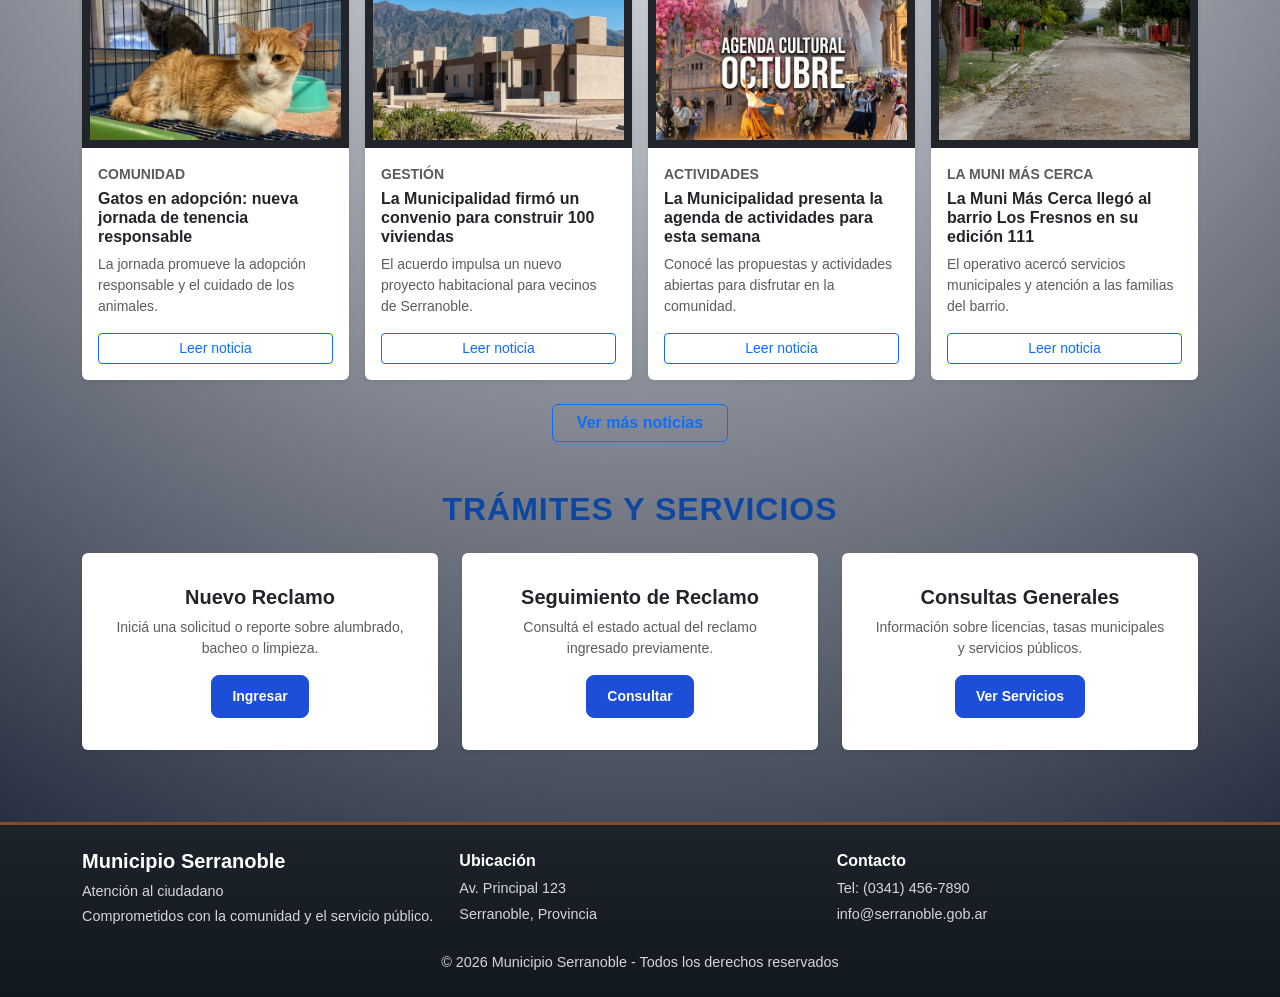
==== commit a5ab3a7c: "Mis ultimos cambios de HTML y CSS" ====
--- a/frontend/index.html
+++ b/frontend/index.html
@@ -14,17 +14,48 @@
     <header data-site-header></header>
 
     <!-- Contenido principal de la página: aquí se agrupan las secciones informativas del sitio -->
-    <main class="container my-4">
+    
 
+<main class="container my-4">
     <div class="home-zone zona-principal" id="principal">
-        <section class="mb-5" aria-labelledby="titulo-bienvenida">
-            <h1 id="titulo-bienvenida" class="text-center fw-bold text-uppercase mb-4 title-section">Bienvenidos</h1>
-            <div class="row g-4">
+        
+        <!-- 1. SECCIÓN DE BIENVENIDA / HERO -->
+        <section class="hero-bienvenidos mb-5">
+            <div class="hero-container">
+                <div class="hero-content">
+                    <span class="badge-bienvenidos">Bienvenidos</span>
+                    <h1 class="hero-title">
+                        Construyamos<br>
+                        juntos la ciudad<br>
+                        <span class="text-highlight">que queremos.</span>
+                    </h1>
+                    <p class="hero-description">
+                        Accedé a información del municipio y realizá tu reclamo de manera rápida y simple.
+                    </p>
+                    <div class="hero-buttons">
+                        <a href="servicios.html" class="btn btn-primary">Conocer servicios</a>
+                        <a href="reclamos-municipal.html" class="btn btn-secondary">Ingresar al portal</a>
+                    </div>
+                </div>
+
+                <!-- Tarjeta con la foto del Municipio (o escudo) -->
+                <div class="hero-image-card">
+                    <img src="muni.jpg" alt="Municipio" class="municipio-img">
+                </div>
+            </div>
+        </section>
+
+        <!-- 2. SECCIÓN NOTICIAS COMPLETA -->
+        <section class="mb-5" id="noticias">
+            <h2 class="text-center fw-bold text-uppercase mb-4 title-section">NOTICIAS</h2>
+            
+            <!-- Noticia Destacada Principal -->
+            <div class="row g-4 mb-4">
                 <div class="col-12">
                     <div class="card card-principal bienvenida-card h-100 shadow-sm overflow-hidden">
-                        <img id="noticia-destacada-imagen" src="assets/imagenes/Logo.jpeg" class="card-img-top p-2" alt="Emblema del Municipio Serranoble">
+                        <img id="noticia-destacada-imagen" src="principal.png" class="card-img-top p-2" alt="Noticia Principal">
                         <div class="card-body">
-                            <p id="noticia-destacada-titulo" class="card-text fw-bold fs-4">La Municipalidad despliega una agenda semanal con capacitaciones, servicios en terreno y nuevas acciones de fortalecimiento barrial para toda la comunidad.</p>
+                            <p id="noticia-destacada-titulo" class="card-text fw-bold fs-4">La Municipalidad despliega una agenda semanal con...</p>
                         </div>
                         <div class="card-footer bg-transparent border-0 text-end pb-3">
                             <a id="noticia-destacada-enlace" href="noticias.html" class="btn btn-success btn-sm px-3">Ampliar</a>
@@ -32,121 +63,118 @@
                     </div>
                 </div>
             </div>
-        </section>
-    </div>
 
-    <div class="home-zone zona-noticias" id="noticias">
-        <section class="mb-5" aria-labelledby="titulo-noticias">
-            <h2 id="titulo-noticias" class="text-center fw-bold text-uppercase mb-4 title-section">Noticias</h2>
-            <div id="noticias-secundarias" class="carousel-noticias d-flex gap-3 overflow-x-auto pb-3" aria-live="polite"></div>
-            <div class="text-center mt-4">
-                <a href="noticias.html" class="btn btn-outline-primary btn-lg fw-bold px-4">Ver más noticias</a>
+            <!-- Grilla de las 4 Noticias Secundarias (de la 2da imagen) -->
+            <div class="row row-cols-1 row-cols-sm-2 row-cols-md-4 g-3 mb-4">
+                
+                <!-- Noticia 1 -->
+                <div class="col">
+                    <div class="card h-100 shadow-sm border-0">
+                        <img src="gatitos.jpg" class="card-img-top bg-dark p-2" alt="Gatos en adopción">
+                        <div class="card-body p-3">
+                            <span class="text-uppercase fw-bold text-muted small d-block mb-1">COMUNIDAD</span>
+                            <h6 class="card-title fw-bold">Gatos en adopción: nueva jornada de tenencia responsable</h6>
+                            <p class="card-text text-muted small">La jornada promueve la adopción responsable y el cuidado de los animales.</p>
+                        </div>
+                        <div class="card-footer bg-transparent border-0 p-3 pt-0">
+                            <a href="noticias.html" class="btn btn-outline-primary btn-sm w-100">Leer noticia</a>
+                        </div>
+                    </div>
+                </div>
+
+                <!-- Noticia 2 -->
+                <div class="col">
+                    <div class="card h-100 shadow-sm border-0">
+                        <img src="viviendas.jpg" class="card-img-top bg-dark p-2" alt="Convenio viviendas">
+                        <div class="card-body p-3">
+                            <span class="text-uppercase fw-bold text-muted small d-block mb-1">GESTIÓN</span>
+                            <h6 class="card-title fw-bold">La Municipalidad firmó un convenio para construir 100 viviendas</h6>
+                            <p class="card-text text-muted small">El acuerdo impulsa un nuevo proyecto habitacional para vecinos de Serranoble.</p>
+                        </div>
+                        <div class="card-footer bg-transparent border-0 p-3 pt-0">
+                            <a href="noticias.html" class="btn btn-outline-primary btn-sm w-100">Leer noticia</a>
+                        </div>
+                    </div>
+                </div>
+
+                <!-- Noticia 3 -->
+                <div class="col">
+                    <div class="card h-100 shadow-sm border-0">
+                        <img src="agenda cultural.jpg" class="card-img-top bg-dark p-2" alt="Agenda cultural">
+                        <div class="card-body p-3">
+                            <span class="text-uppercase fw-bold text-muted small d-block mb-1">ACTIVIDADES</span>
+                            <h6 class="card-title fw-bold">La Municipalidad presenta la agenda de actividades para esta semana</h6>
+                            <p class="card-text text-muted small">Conocé las propuestas y actividades abiertas para disfrutar en la comunidad.</p>
+                        </div>
+                        <div class="card-footer bg-transparent border-0 p-3 pt-0">
+                            <a href="noticias.html" class="btn btn-outline-primary btn-sm w-100">Leer noticia</a>
+                        </div>
+                    </div>
+                </div>
+
+                <!-- Noticia 4 -->
+                <div class="col">
+                    <div class="card h-100 shadow-sm border-0">
+                        <img src="noticiabarrios2.jpg" class="card-img-top bg-dark p-2" alt="La Muni Más Cerca">
+                        <div class="card-body p-3">
+                            <span class="text-uppercase fw-bold text-muted small d-block mb-1">LA MUNI MÁS CERCA</span>
+                            <h6 class="card-title fw-bold">La Muni Más Cerca llegó al barrio Los Fresnos en su edición 111</h6>
+                            <p class="card-text text-muted small">El operativo acercó servicios municipales y atención a las familias del barrio.</p>
+                        </div>
+                        <div class="card-footer bg-transparent border-0 p-3 pt-0">
+                            <a href="noticias.html" class="btn btn-outline-primary btn-sm w-100">Leer noticia</a>
+                        </div>
+                    </div>
+                </div>
+
+            </div>
+
+            <!-- Botón Ver más noticias -->
+            <div class="text-center mt-3">
+                <a href="noticias.html" class="btn btn-outline-primary fw-bold px-4">Ver más noticias</a>
             </div>
         </section>
-    </div>
 
-    <!-- Sección 3: trámites y servicios disponibles para ciudadanos, con acceso rápido a reclamos, consultas y seguimiento -->
-    <section id="tramites" class="my-5 py-4 bg-light rounded text-center">
-        <h2 class="fw-bold text-uppercase mb-4 title-section">Trámites y Servicios</h2>
-        <div class="row row-cols-1 row-cols-md-3 g-4 justify-content-center px-3">
-            <!-- Opción 1: Nuevo Reclamo -->
-            <div class="col">
-                <div class="card h-100 shadow-sm border-0 py-3">
-                    <div class="card-body">
-                        <h5 class="card-title fw-bold">Nuevo Reclamo</h5>
-                        <p class="card-text small text-muted">Inicia una solicitud o reporte sobre alumbrado, bacheo o limpieza.</p>
-                        <a href="reclamos-municipal.html" class="btn btn-primary mt-2">Ingresar</a>
+        <!-- 3. SECCIÓN TRÁMITES Y SERVICIOS -->
+        <section class="mb-5" id="tramites-servicios">
+            <h2 class="text-center fw-bold text-uppercase mb-4 title-section">TRÁMITES Y SERVICIOS</h2>
+            <div class="row row-cols-1 row-cols-md-3 g-4">
+                
+                <div class="col">
+                    <div class="card h-100 shadow-sm border-0 text-center p-3">
+                        <div class="card-body">
+                            <h5 class="card-title fw-bold">Nuevo Reclamo</h5>
+                            <p class="card-text text-muted small">Iniciá una solicitud o reporte sobre alumbrado, bacheo o limpieza.</p>
+                            <a href="reclamos-municipal.html" class="btn btn-primary btn-sm">Ingresar</a>
+                        </div>
                     </div>
                 </div>
-            </div>
-            <!-- Opción 2: Seguimiento de Reclamo -->
-            <div class="col">
-                <div class="card h-100 shadow-sm border-0 py-3">
-                    <div class="card-body">
-                        <h5 class="card-title fw-bold">Seguimiento de Reclamo</h5>
-                        <p class="card-text small text-muted">Consulta el estado actual del reclamo ingresado previamente.</p>
-                        <a href="seguimiento.html" class="btn btn-primary mt-2">Consultar</a>
+
+                <div class="col">
+                    <div class="card h-100 shadow-sm border-0 text-center p-3">
+                        <div class="card-body">
+                            <h5 class="card-title fw-bold">Seguimiento de Reclamo</h5>
+                            <p class="card-text text-muted small">Consultá el estado actual del reclamo ingresado previamente.</p>
+                            <a href="seguimiento.html" class="btn btn-primary btn-sm">Consultar</a>
+                        </div>
                     </div>
                 </div>
-            </div>
-            <!-- Opción 3: Consultas y Servicios -->
-            <div class="col">
-                <div class="card h-100 shadow-sm border-0 py-3">
-                    <div class="card-body">
-                        <h5 class="card-title fw-bold">Consultas Generales</h5>
-                        <p class="card-text small text-muted">Información sobre licencias, tasas municipales y servicios públicos.</p>
-                        <a href="servicios.html" class="btn btn-primary mt-2">Ver Servicios</a>
+
+                <div class="col">
+                    <div class="card h-100 shadow-sm border-0 text-center p-3">
+                        <div class="card-body">
+                            <h5 class="card-title fw-bold">Consultas Generales</h5>
+                            <p class="card-text text-muted small">Información sobre licencias, tasas municipales y servicios públicos.</p>
+                            <a href="interfaz_de_consultas.html" class="btn btn-primary btn-sm">Ver Servicios</a>
+                        </div>
                     </div>
                 </div>
-            </div>
-        </div>
-    </section>
 
-</main>
-
-<!-- Panel de accesibilidad: permite ajustar tamaño de fuente, contraste, lectura y otros ajustes para mejorar la experiencia del usuario -->
-<div id="panel-accesibilidad" class="panel-accesibilidad d-none" aria-labelledby="titulo-accesibilidad">
-    <div class="panel-accesibilidad-topbar">
-        <div class="panel-idioma-wrapper">
-            <button type="button" id="btn-idioma" class="panel-idioma" aria-label="Seleccionar idioma" aria-expanded="false" aria-controls="lista-idiomas">🇪🇸 <span>Español</span>⌄</button>
-            <div id="lista-idiomas" class="panel-lista-idiomas" hidden>
-                <button type="button" aria-current="true">🇪🇸 Español (actual)</button>
-            </div>
-        </div>
-        <button type="button" id="btn-cerrar-accesibilidad" class="panel-cerrar" aria-label="Cerrar">&times;</button>
-    </div>
-    <div class="panel-accesibilidad-header">
-        <div class="panel-icono" aria-hidden="true">&#9733;</div>
-        <h2 id="titulo-accesibilidad">Ajustes de Accesibilidad</h2>
-        <p>Desarrollado para Municipio Activo · Ocultar barra de herramientas</p>
-    </div>
-    <div class="panel-accesibilidad-body">
-        <section class="accesibilidad-seccion" aria-labelledby="contenido-accesibilidad">
-            <h3 id="contenido-accesibilidad">Módulos de contenido</h3>
-            <div class="control-tamano-fuente">
-                <span>Tamaño de fuente</span>
-                <div class="control-tamano-botones">
-                    <button type="button" class="control-circular" data-action="increase-font" aria-label="Aumentar tamaño de fuente">+</button>
-                    <button type="button" class="control-predeterminado" data-action="reset-font">Predeterminado</button>
-                    <button type="button" class="control-circular" data-action="decrease-font" aria-label="Disminuir tamaño de fuente">−</button>
-                </div>
-            </div>
-            <div class="accesibilidad-grid">
-                <button type="button" class="accesibilidad-opcion" data-action="readable-font"><span class="opcion-icon">Aa</span><span>Fuente legible</span></button>
-                <button type="button" class="accesibilidad-opcion" data-action="line-height"><span class="opcion-icon">↕</span><span>Altura de línea</span></button>
-                <button type="button" class="accesibilidad-opcion" data-action="cursor"><span class="opcion-icon">⌁</span><span>Cursor grande</span></button>
-                <button type="button" class="accesibilidad-opcion" data-action="letter-spacing"><span class="opcion-icon">↔</span><span>Espaciado de letras</span></button>
-                <button type="button" class="accesibilidad-opcion" data-action="align-center"><span class="opcion-icon">≡</span><span>Alinear al centro</span></button>
-                <button type="button" class="accesibilidad-opcion" data-action="bold"><span class="opcion-icon">B</span><span>Grosor de fuente</span></button>
             </div>
         </section>
-        <section class="accesibilidad-seccion" aria-labelledby="color-accesibilidad">
-            <h3 id="color-accesibilidad">Módulos de color</h3>
-            <div class="accesibilidad-grid accesibilidad-grid-three">
-                <button type="button" class="accesibilidad-opcion" data-action="light-contrast"><span class="opcion-icon">☼</span><span>Contraste claro</span></button>
-                <button type="button" class="accesibilidad-opcion" data-action="high-contrast"><span class="opcion-icon">◐</span><span>Alto contraste</span></button>
-                <button type="button" class="accesibilidad-opcion" data-action="monochrome"><span class="opcion-icon">◑</span><span>Monocromo</span></button>
-            </div>
-        </section>
-        <section class="accesibilidad-seccion" aria-labelledby="orientacion-accesibilidad">
-            <h3 id="orientacion-accesibilidad">Módulos de orientación</h3>
-            <div class="accesibilidad-grid accesibilidad-grid-three">
-                <button type="button" class="accesibilidad-opcion" data-action="reading-line"><span class="opcion-icon">▤</span><span>Línea de lectura</span></button>
-                <button type="button" class="accesibilidad-opcion" data-action="reading-mask"><span class="opcion-icon">▰</span><span>Máscara de lectura</span></button>
-                <button type="button" class="accesibilidad-opcion" data-action="hide-images"><span class="opcion-icon">◩</span><span>Ocultar imágenes</span></button>
-                <button type="button" class="accesibilidad-opcion" data-action="highlight-content"><span class="opcion-icon">⛶</span><span>Resaltar contenido</span></button>
-                <button type="button" class="accesibilidad-opcion" data-action="stop-animations"><span class="opcion-icon">⊘</span><span>Detener animaciones</span></button>
-                <button type="button" class="accesibilidad-opcion" data-action="underline-links"><span class="opcion-icon">↗</span><span>Resaltar enlaces</span></button>
-            </div>
-        </section>
-        <button type="button" id="btn-restablecer-accesibilidad" class="btn-restablecer-accesibilidad">Restablecer configuraciones</button>
+
     </div>
-</div>
-
-<!-- Botón flotante para abrir y cerrar el panel de accesibilidad desde cualquier parte de la página -->
-<button type="button" id="btn-accesibilidad" class="btn-accesibilidad" aria-label="Ajustes de accesibilidad" aria-expanded="false" aria-controls="panel-accesibilidad">
-    <img src="https://www.munichile.cl/wp-content/plugins/accessibility-onetap/assets/images/admin/Original_Logo_Icon.svg" alt="Icono de accesibilidad">
-</button>
+</main>
 
     <footer class="bg-dark text-white py-4 mt-auto" data-site-footer></footer>
 
--- a/frontend/Css/styles.css
+++ b/frontend/Css/styles.css
@@ -13,7 +13,7 @@
 body {
     font-family: var(--font-family-base);
     color: var(--color-text-dark);
-    background: linear-gradient(180deg, #f8fbff 0%, #edf3f8 100%);
+    background: radial-gradient(circle, #F8FAFC 0%, #0F172A 100%);
     min-height: 100vh;
     display: flex; /* Establece la estructura vertical de la página */
     flex-direction: column; /* Mantiene el footer pegado al fondo incluso con poco contenido */
@@ -48,18 +48,29 @@
    ========================================================== */
 header .navbar {
     background-color: var(--color-primary) !important;
-    box-shadow: 0 2px 4px rgba(0, 0, 0, 0.1); /* Sombra sutil para separar la cabecera del contenido */
+    box-shadow: 0 2px 4px rgba(0, 0, 0, 0.1);
+    
+    /* Usamos la misma variable y grosor que el footer: */
+    border-bottom: 3px solid var(--color-accent);
 }
 
 .navbar-brand span {
     font-weight: 700;
-    font-size: 1.25rem;
+    font-size: 1.5rem; 
     letter-spacing: 0.5px;
 }
 
 .nav-link {
     font-weight: 500;
+    font-size: 1.1rem;
+    padding: 0.5rem 1.2rem !important;
     transition: color 0.2s ease-in-out;
+    border-right: none;
+}
+
+/* Ponemos la línea vertical solo entre los primeros elementos, excluyendo los últimos dos */
+.navbar-nav .nav-item:not(:last-child):not(:nth-last-child(2)) .nav-link {
+    border-right: 1px solid rgba(255, 255, 255, 0.3) !important;
 }
 
 .nav-link:hover {
@@ -78,6 +89,7 @@
     border-left: 5px solid var(--color-accent);
     padding: 3rem 1.5rem;
 }
+
 
 .hero h1 {
     color: var(--color-primary);
@@ -120,15 +132,22 @@
 
 /* Tarjetas principales para las noticias destacadas en la portada */
 .card-principal {
-    border: 2px solid #1f5fbf;
+    border: none; /* Cambias este valor por el azul de las secundarias */
     border-radius: 18px;
     overflow: hidden;
     box-shadow: 0 18px 35px rgba(13, 31, 45, 0.10);
 }
 
+/* Estilo para la imagen de la tarjeta principal */
 .card-principal img {
     height: 420px;
     object-fit: cover;
+    width: 100%;
+    
+    /* Agregamos el marco negro/gris que tienen las noticias pequeñas */
+    background-color: #0b1728;            /* Fondo oscuro por si la imagen no cubre todo */
+    border: 2px solid #1e293b;            /* Borde gris/oscuro alrededor de la imagen */
+    border-bottom: 2px solid #1e293b;     /* O separador con el texto */
 }
 
 .card-principal .card-body {
@@ -573,4 +592,147 @@
     .panel-accesibilidad-body {
         padding: 10px;
     }
+}
+
+/* Seccion Hero / Bienvenidos */
+.hero-bienvenidos {
+    background-color: #F3F4F6;
+    padding: 60px 50px;
+    border-radius: 28px;
+    border: 1px solid #e2e8f0;
+    
+    /* Expandimos el contenedor hacia los lados según marcaste en las flechas */
+    max-width: 1350px;  /* Aumentamos de 1100px a 1350px para estirarlo a lo ancho */
+    width: 100%;        /* Hace que ocupe todo el ancho disponible hasta ese límite */
+    margin: 0 auto 4rem auto; 
+    min-height: 85vh;   
+    
+    display: flex;
+    align-items: center;
+    box-sizing: border-box;
+    box-shadow: 0 10px 25px -5px rgba(0, 0, 0, 0.05);
+}
+
+
+.hero-container {
+    display: flex;
+    align-items: center;
+    justify-content: space-between;
+    gap: 40px;
+    width: 100%;
+}
+
+.hero-content {
+    flex: 0 0 45%;
+    max-width: 45%;
+}
+
+.badge-bienvenidos {
+    display: inline-block;
+    background-color: #e2e8f0;
+    color: #1e3a8a;
+    font-size: 0.85rem;
+    font-weight: 600;
+    padding: 6px 14px;
+    border-radius: 20px;
+    margin-bottom: 16px;
+}
+
+.hero-title {
+    font-size: clamp(2.8rem, 4.2vw, 3.8rem); /* Letras más grandes */
+    font-weight: 800;
+    color: #0f172a;
+    line-height: 1.15;
+    margin-bottom: 20px;
+    text-transform: none;
+}
+
+.hero-title .text-highlight {
+    color: #1d4ed8;
+}
+
+.hero-description {
+    font-size: 1rem;
+    color: #475569;
+    line-height: 1.5;
+    margin-bottom: 24px;
+    max-width: 480px;
+}
+
+.hero-buttons {
+    display: flex;
+    gap: 12px;
+    flex-wrap: wrap;
+}
+
+.btn-primary {
+    background-color: #1d4ed8;
+    color: #ffffff !important;
+    border: 1px solid #1d4ed8;
+    padding: 10px 20px;
+    border-radius: 8px;
+    font-weight: 600;
+    text-decoration: none;
+}
+
+.btn-primary:hover {
+    background-color: #1e40af;
+}
+
+.btn-secondary {
+    background-color: #ffffff;
+    color: #1d4ed8 !important;
+    border: 1px solid #1d4ed8;
+    padding: 10px 20px;
+    border-radius: 8px;
+    font-weight: 600;
+    text-decoration: none;
+}
+
+.btn-secondary:hover {
+    background-color: #f1f5f9;
+}
+
+.hero-image-card {
+    flex: 0 0 54%; /* Un poquito más de ancho para la tarjeta */
+    max-width: 54%;
+    background: #0f2537;
+    padding: 12px;
+    border-radius: 24px;
+    box-shadow: 0 15px 30px -5px rgba(0, 0, 0, 0.12);
+    border: 1px solid #cbd5e1;
+    box-sizing: border-box;
+}
+
+
+.municipio-img {
+    width: 100%;
+    height: 440px; /* Aquí recupera el alto rectangular que querías */
+    object-fit: cover;
+    border-radius: 16px;
+    display: block;
+}
+@media (max-width: 992px) {
+    .hero-container {
+        flex-direction: column;
+    }
+    .hero-content, 
+    .hero-image-card {
+        flex: 0 0 100%;
+        max-width: 100%;
+    }
+}
+
+
+/* Altura uniforme solo para las 4 imágenes secundarias de abajo */
+#noticias .row-cols-md-4 .card-img-top {
+    height: 180px !important;
+    object-fit: cover !important;
+}
+
+/* Restablecemos la imagen principal destacada a su tamaño normal */
+#noticia-destacada-imagen {
+    height: auto !important;
+    max-height: 400px;
+    object-fit: contain !important;
 }
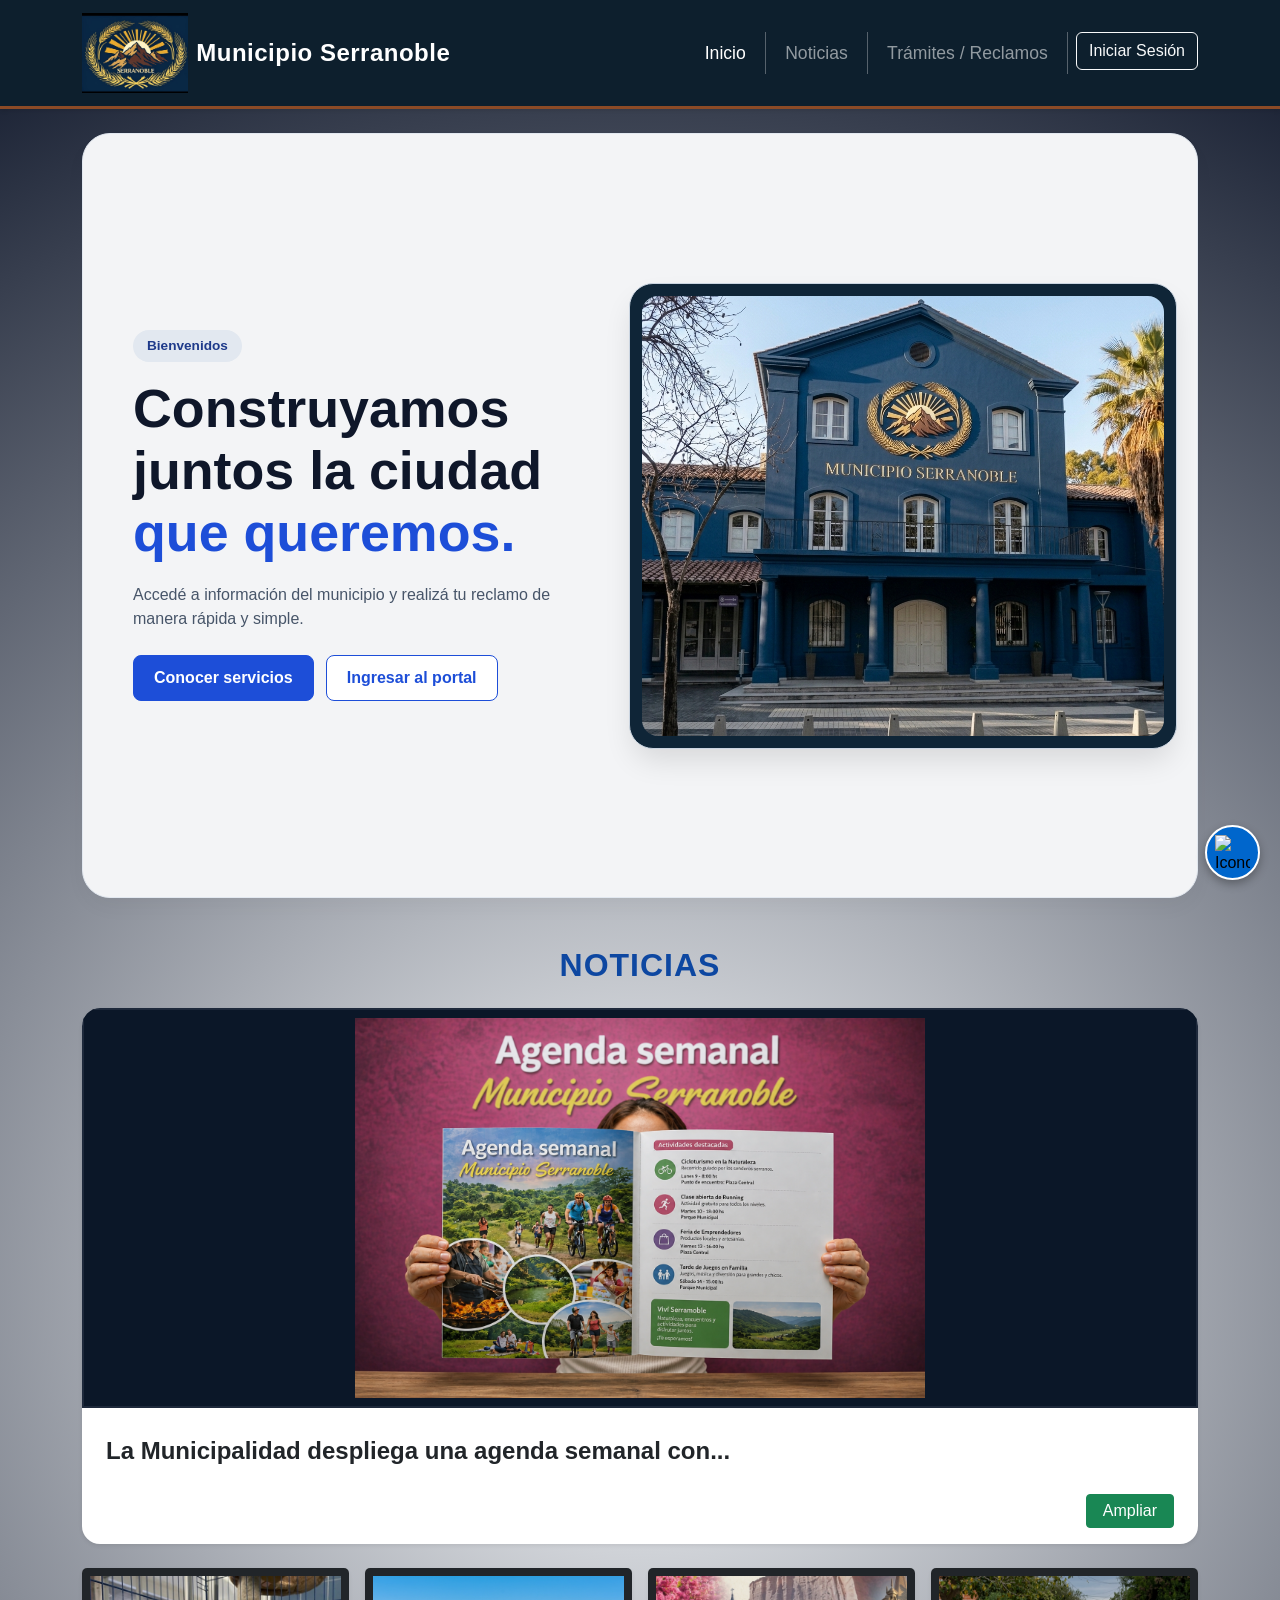
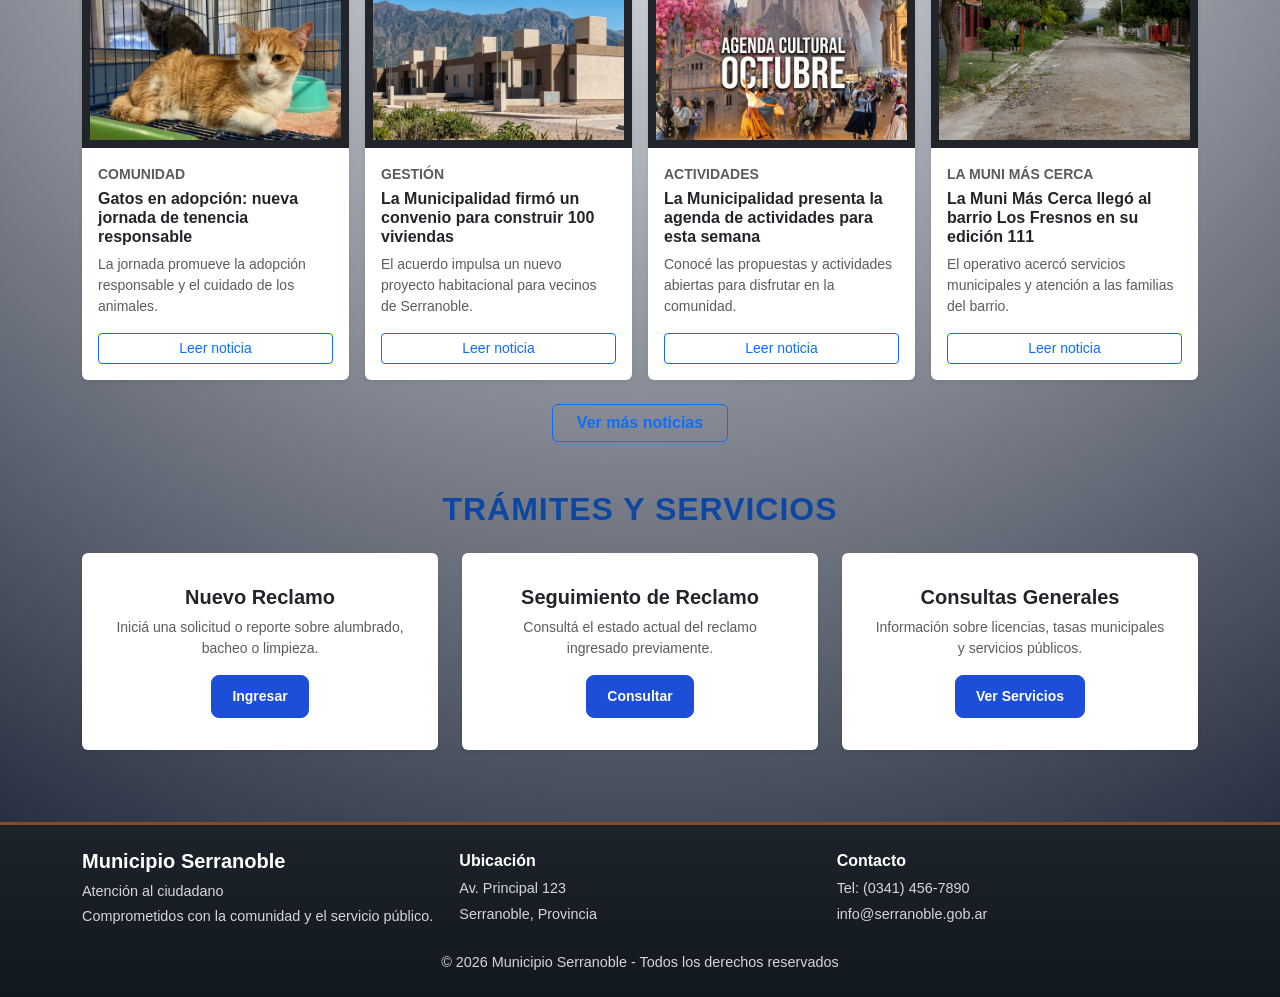
==== commit 8425a171: "Correcciones Pasar imagenes a frontend y frontend/imagenes, a assets/imagenes" ====
--- a/frontend/index.html
+++ b/frontend/index.html
@@ -40,7 +40,7 @@
 
                 <!-- Tarjeta con la foto del Municipio (o escudo) -->
                 <div class="hero-image-card">
-                    <img src="muni.jpg" alt="Municipio" class="municipio-img">
+                    <img src="assets/imagenes/muni.jpg" alt="Municipio" class="municipio-img">
                 </div>
             </div>
         </section>
@@ -53,7 +53,7 @@
             <div class="row g-4 mb-4">
                 <div class="col-12">
                     <div class="card card-principal bienvenida-card h-100 shadow-sm overflow-hidden">
-                        <img id="noticia-destacada-imagen" src="principal.png" class="card-img-top p-2" alt="Noticia Principal">
+                        <img id="noticia-destacada-imagen" src="assets/imagenes/principal.png" class="card-img-top p-2" alt="Noticia Principal">
                         <div class="card-body">
                             <p id="noticia-destacada-titulo" class="card-text fw-bold fs-4">La Municipalidad despliega una agenda semanal con...</p>
                         </div>
@@ -70,7 +70,7 @@
                 <!-- Noticia 1 -->
                 <div class="col">
                     <div class="card h-100 shadow-sm border-0">
-                        <img src="gatitos.jpg" class="card-img-top bg-dark p-2" alt="Gatos en adopción">
+                        <img src="assets/imagenes/gatitos.jpg" class="card-img-top bg-dark p-2" alt="Gatos en adopción">
                         <div class="card-body p-3">
                             <span class="text-uppercase fw-bold text-muted small d-block mb-1">COMUNIDAD</span>
                             <h6 class="card-title fw-bold">Gatos en adopción: nueva jornada de tenencia responsable</h6>
@@ -85,7 +85,7 @@
                 <!-- Noticia 2 -->
                 <div class="col">
                     <div class="card h-100 shadow-sm border-0">
-                        <img src="viviendas.jpg" class="card-img-top bg-dark p-2" alt="Convenio viviendas">
+                        <img src="assets/imagenes/viviendas.jpg" class="card-img-top bg-dark p-2" alt="Convenio viviendas">
                         <div class="card-body p-3">
                             <span class="text-uppercase fw-bold text-muted small d-block mb-1">GESTIÓN</span>
                             <h6 class="card-title fw-bold">La Municipalidad firmó un convenio para construir 100 viviendas</h6>
@@ -100,7 +100,7 @@
                 <!-- Noticia 3 -->
                 <div class="col">
                     <div class="card h-100 shadow-sm border-0">
-                        <img src="agenda cultural.jpg" class="card-img-top bg-dark p-2" alt="Agenda cultural">
+                        <img src="assets/imagenes/agenda cultural.jpg" class="card-img-top bg-dark p-2" alt="Agenda cultural">
                         <div class="card-body p-3">
                             <span class="text-uppercase fw-bold text-muted small d-block mb-1">ACTIVIDADES</span>
                             <h6 class="card-title fw-bold">La Municipalidad presenta la agenda de actividades para esta semana</h6>
@@ -115,7 +115,7 @@
                 <!-- Noticia 4 -->
                 <div class="col">
                     <div class="card h-100 shadow-sm border-0">
-                        <img src="noticiabarrios2.jpg" class="card-img-top bg-dark p-2" alt="La Muni Más Cerca">
+                        <img src="assets/imagenes/noticiabarrios2.jpg" class="card-img-top bg-dark p-2" alt="La Muni Más Cerca">
                         <div class="card-body p-3">
                             <span class="text-uppercase fw-bold text-muted small d-block mb-1">LA MUNI MÁS CERCA</span>
                             <h6 class="card-title fw-bold">La Muni Más Cerca llegó al barrio Los Fresnos en su edición 111</h6>
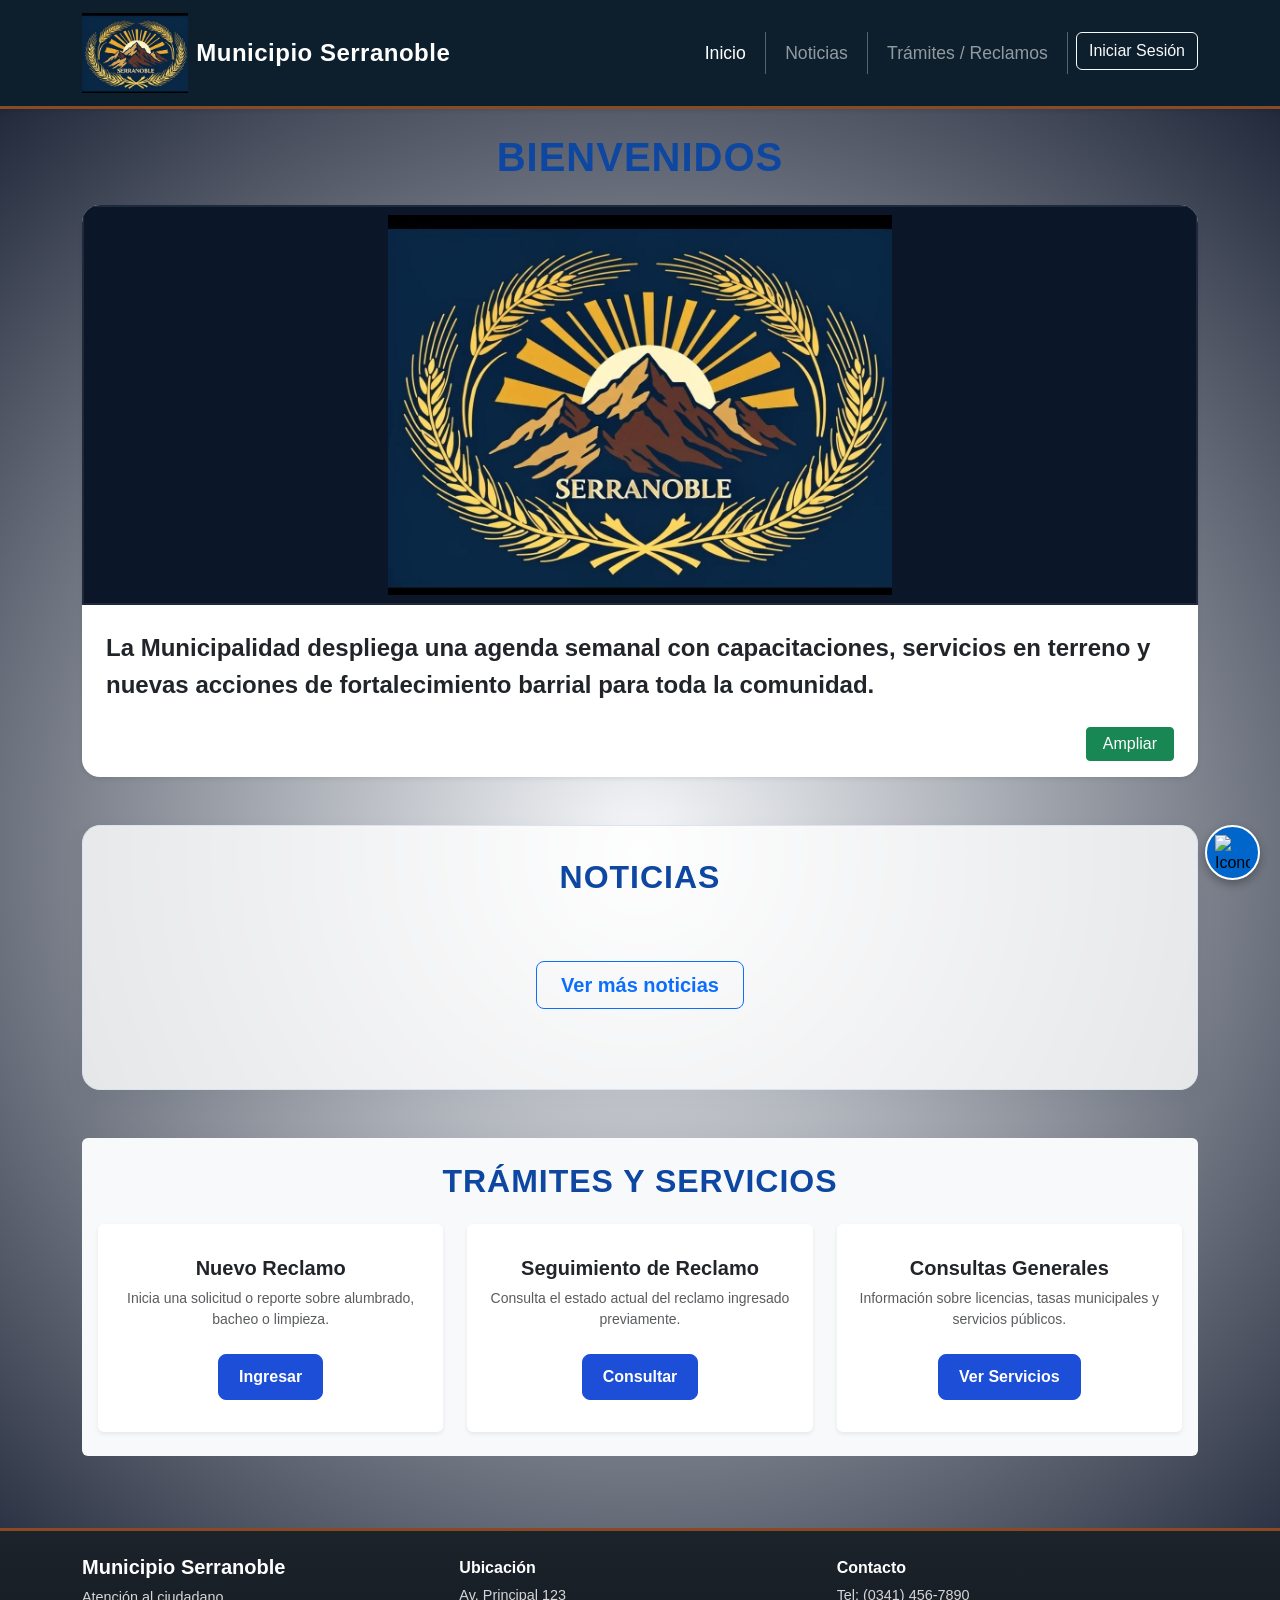
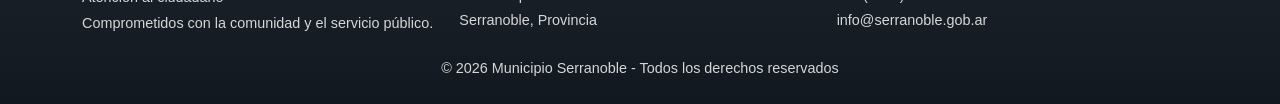
==== commit f8271d05: "Correcciones" ====
--- a/frontend/index.html
+++ b/frontend/index.html
@@ -14,48 +14,17 @@
     <header data-site-header></header>
 
     <!-- Contenido principal de la página: aquí se agrupan las secciones informativas del sitio -->
-    
+    <main class="container my-4">
 
-<main class="container my-4">
     <div class="home-zone zona-principal" id="principal">
-        
-        <!-- 1. SECCIÓN DE BIENVENIDA / HERO -->
-        <section class="hero-bienvenidos mb-5">
-            <div class="hero-container">
-                <div class="hero-content">
-                    <span class="badge-bienvenidos">Bienvenidos</span>
-                    <h1 class="hero-title">
-                        Construyamos<br>
-                        juntos la ciudad<br>
-                        <span class="text-highlight">que queremos.</span>
-                    </h1>
-                    <p class="hero-description">
-                        Accedé a información del municipio y realizá tu reclamo de manera rápida y simple.
-                    </p>
-                    <div class="hero-buttons">
-                        <a href="servicios.html" class="btn btn-primary">Conocer servicios</a>
-                        <a href="reclamos-municipal.html" class="btn btn-secondary">Ingresar al portal</a>
-                    </div>
-                </div>
-
-                <!-- Tarjeta con la foto del Municipio (o escudo) -->
-                <div class="hero-image-card">
-                    <img src="assets/imagenes/muni.jpg" alt="Municipio" class="municipio-img">
-                </div>
-            </div>
-        </section>
-
-        <!-- 2. SECCIÓN NOTICIAS COMPLETA -->
-        <section class="mb-5" id="noticias">
-            <h2 class="text-center fw-bold text-uppercase mb-4 title-section">NOTICIAS</h2>
-            
-            <!-- Noticia Destacada Principal -->
-            <div class="row g-4 mb-4">
+        <section class="mb-5" aria-labelledby="titulo-bienvenida">
+            <h1 id="titulo-bienvenida" class="text-center fw-bold text-uppercase mb-4 title-section">Bienvenidos</h1>
+            <div class="row g-4">
                 <div class="col-12">
                     <div class="card card-principal bienvenida-card h-100 shadow-sm overflow-hidden">
-                        <img id="noticia-destacada-imagen" src="assets/imagenes/principal.png" class="card-img-top p-2" alt="Noticia Principal">
+                        <img id="noticia-destacada-imagen" src="assets/logo/Logo.jpeg" class="card-img-top p-2" alt="Emblema del Municipio Serranoble">
                         <div class="card-body">
-                            <p id="noticia-destacada-titulo" class="card-text fw-bold fs-4">La Municipalidad despliega una agenda semanal con...</p>
+                            <p id="noticia-destacada-titulo" class="card-text fw-bold fs-4">La Municipalidad despliega una agenda semanal con capacitaciones, servicios en terreno y nuevas acciones de fortalecimiento barrial para toda la comunidad.</p>
                         </div>
                         <div class="card-footer bg-transparent border-0 text-end pb-3">
                             <a id="noticia-destacada-enlace" href="noticias.html" class="btn btn-success btn-sm px-3">Ampliar</a>
@@ -63,118 +32,121 @@
                     </div>
                 </div>
             </div>
+        </section>
+    </div>
 
-            <!-- Grilla de las 4 Noticias Secundarias (de la 2da imagen) -->
-            <div class="row row-cols-1 row-cols-sm-2 row-cols-md-4 g-3 mb-4">
-                
-                <!-- Noticia 1 -->
-                <div class="col">
-                    <div class="card h-100 shadow-sm border-0">
-                        <img src="assets/imagenes/gatitos.jpg" class="card-img-top bg-dark p-2" alt="Gatos en adopción">
-                        <div class="card-body p-3">
-                            <span class="text-uppercase fw-bold text-muted small d-block mb-1">COMUNIDAD</span>
-                            <h6 class="card-title fw-bold">Gatos en adopción: nueva jornada de tenencia responsable</h6>
-                            <p class="card-text text-muted small">La jornada promueve la adopción responsable y el cuidado de los animales.</p>
-                        </div>
-                        <div class="card-footer bg-transparent border-0 p-3 pt-0">
-                            <a href="noticias.html" class="btn btn-outline-primary btn-sm w-100">Leer noticia</a>
-                        </div>
+    <div class="home-zone zona-noticias" id="noticias">
+        <section class="mb-5" aria-labelledby="titulo-noticias">
+            <h2 id="titulo-noticias" class="text-center fw-bold text-uppercase mb-4 title-section">Noticias</h2>
+            <div id="noticias-secundarias" class="carousel-noticias d-flex gap-3 overflow-x-auto pb-3" aria-live="polite"></div>
+            <div class="text-center mt-4">
+                <a href="noticias.html" class="btn btn-outline-primary btn-lg fw-bold px-4">Ver más noticias</a>
+            </div>
+        </section>
+    </div>
+
+    <!-- Sección 3: trámites y servicios disponibles para ciudadanos, con acceso rápido a reclamos, consultas y seguimiento -->
+    <section id="tramites" class="my-5 py-4 bg-light rounded text-center">
+        <h2 class="fw-bold text-uppercase mb-4 title-section">Trámites y Servicios</h2>
+        <div class="row row-cols-1 row-cols-md-3 g-4 justify-content-center px-3">
+            <!-- Opción 1: Nuevo Reclamo -->
+            <div class="col">
+                <div class="card h-100 shadow-sm border-0 py-3">
+                    <div class="card-body">
+                        <h5 class="card-title fw-bold">Nuevo Reclamo</h5>
+                        <p class="card-text small text-muted">Inicia una solicitud o reporte sobre alumbrado, bacheo o limpieza.</p>
+                        <a href="reclamos-municipal.html" class="btn btn-primary mt-2">Ingresar</a>
                     </div>
                 </div>
-
-                <!-- Noticia 2 -->
-                <div class="col">
-                    <div class="card h-100 shadow-sm border-0">
-                        <img src="assets/imagenes/viviendas.jpg" class="card-img-top bg-dark p-2" alt="Convenio viviendas">
-                        <div class="card-body p-3">
-                            <span class="text-uppercase fw-bold text-muted small d-block mb-1">GESTIÓN</span>
-                            <h6 class="card-title fw-bold">La Municipalidad firmó un convenio para construir 100 viviendas</h6>
-                            <p class="card-text text-muted small">El acuerdo impulsa un nuevo proyecto habitacional para vecinos de Serranoble.</p>
-                        </div>
-                        <div class="card-footer bg-transparent border-0 p-3 pt-0">
-                            <a href="noticias.html" class="btn btn-outline-primary btn-sm w-100">Leer noticia</a>
-                        </div>
+            </div>
+            <!-- Opción 2: Seguimiento de Reclamo -->
+            <div class="col">
+                <div class="card h-100 shadow-sm border-0 py-3">
+                    <div class="card-body">
+                        <h5 class="card-title fw-bold">Seguimiento de Reclamo</h5>
+                        <p class="card-text small text-muted">Consulta el estado actual del reclamo ingresado previamente.</p>
+                        <a href="seguimiento.html" class="btn btn-primary mt-2">Consultar</a>
                     </div>
                 </div>
-
-                <!-- Noticia 3 -->
-                <div class="col">
-                    <div class="card h-100 shadow-sm border-0">
-                        <img src="assets/imagenes/agenda cultural.jpg" class="card-img-top bg-dark p-2" alt="Agenda cultural">
-                        <div class="card-body p-3">
-                            <span class="text-uppercase fw-bold text-muted small d-block mb-1">ACTIVIDADES</span>
-                            <h6 class="card-title fw-bold">La Municipalidad presenta la agenda de actividades para esta semana</h6>
-                            <p class="card-text text-muted small">Conocé las propuestas y actividades abiertas para disfrutar en la comunidad.</p>
-                        </div>
-                        <div class="card-footer bg-transparent border-0 p-3 pt-0">
-                            <a href="noticias.html" class="btn btn-outline-primary btn-sm w-100">Leer noticia</a>
-                        </div>
+            </div>
+            <!-- Opción 3: Consultas y Servicios -->
+            <div class="col">
+                <div class="card h-100 shadow-sm border-0 py-3">
+                    <div class="card-body">
+                        <h5 class="card-title fw-bold">Consultas Generales</h5>
+                        <p class="card-text small text-muted">Información sobre licencias, tasas municipales y servicios públicos.</p>
+                        <a href="servicios.html" class="btn btn-primary mt-2">Ver Servicios</a>
                     </div>
                 </div>
+            </div>
+        </div>
+    </section>
 
-                <!-- Noticia 4 -->
-                <div class="col">
-                    <div class="card h-100 shadow-sm border-0">
-                        <img src="assets/imagenes/noticiabarrios2.jpg" class="card-img-top bg-dark p-2" alt="La Muni Más Cerca">
-                        <div class="card-body p-3">
-                            <span class="text-uppercase fw-bold text-muted small d-block mb-1">LA MUNI MÁS CERCA</span>
-                            <h6 class="card-title fw-bold">La Muni Más Cerca llegó al barrio Los Fresnos en su edición 111</h6>
-                            <p class="card-text text-muted small">El operativo acercó servicios municipales y atención a las familias del barrio.</p>
-                        </div>
-                        <div class="card-footer bg-transparent border-0 p-3 pt-0">
-                            <a href="noticias.html" class="btn btn-outline-primary btn-sm w-100">Leer noticia</a>
-                        </div>
-                    </div>
+</main>
+
+<!-- Panel de accesibilidad: permite ajustar tamaño de fuente, contraste, lectura y otros ajustes para mejorar la experiencia del usuario -->
+<div id="panel-accesibilidad" class="panel-accesibilidad d-none" aria-labelledby="titulo-accesibilidad">
+    <div class="panel-accesibilidad-topbar">
+        <div class="panel-idioma-wrapper">
+            <button type="button" id="btn-idioma" class="panel-idioma" aria-label="Seleccionar idioma" aria-expanded="false" aria-controls="lista-idiomas">🇪🇸 <span>Español</span>⌄</button>
+            <div id="lista-idiomas" class="panel-lista-idiomas" hidden>
+                <button type="button" aria-current="true">🇪🇸 Español (actual)</button>
+            </div>
+        </div>
+        <button type="button" id="btn-cerrar-accesibilidad" class="panel-cerrar" aria-label="Cerrar">&times;</button>
+    </div>
+    <div class="panel-accesibilidad-header">
+        <div class="panel-icono" aria-hidden="true">&#9733;</div>
+        <h2 id="titulo-accesibilidad">Ajustes de Accesibilidad</h2>
+        <p>Desarrollado para Municipio Activo · Ocultar barra de herramientas</p>
+    </div>
+    <div class="panel-accesibilidad-body">
+        <section class="accesibilidad-seccion" aria-labelledby="contenido-accesibilidad">
+            <h3 id="contenido-accesibilidad">Módulos de contenido</h3>
+            <div class="control-tamano-fuente">
+                <span>Tamaño de fuente</span>
+                <div class="control-tamano-botones">
+                    <button type="button" class="control-circular" data-action="increase-font" aria-label="Aumentar tamaño de fuente">+</button>
+                    <button type="button" class="control-predeterminado" data-action="reset-font">Predeterminado</button>
+                    <button type="button" class="control-circular" data-action="decrease-font" aria-label="Disminuir tamaño de fuente">−</button>
                 </div>
-
             </div>
-
-            <!-- Botón Ver más noticias -->
-            <div class="text-center mt-3">
-                <a href="noticias.html" class="btn btn-outline-primary fw-bold px-4">Ver más noticias</a>
+            <div class="accesibilidad-grid">
+                <button type="button" class="accesibilidad-opcion" data-action="readable-font"><span class="opcion-icon">Aa</span><span>Fuente legible</span></button>
+                <button type="button" class="accesibilidad-opcion" data-action="line-height"><span class="opcion-icon">↕</span><span>Altura de línea</span></button>
+                <button type="button" class="accesibilidad-opcion" data-action="cursor"><span class="opcion-icon">⌁</span><span>Cursor grande</span></button>
+                <button type="button" class="accesibilidad-opcion" data-action="letter-spacing"><span class="opcion-icon">↔</span><span>Espaciado de letras</span></button>
+                <button type="button" class="accesibilidad-opcion" data-action="align-center"><span class="opcion-icon">≡</span><span>Alinear al centro</span></button>
+                <button type="button" class="accesibilidad-opcion" data-action="bold"><span class="opcion-icon">B</span><span>Grosor de fuente</span></button>
             </div>
         </section>
-
-        <!-- 3. SECCIÓN TRÁMITES Y SERVICIOS -->
-        <section class="mb-5" id="tramites-servicios">
-            <h2 class="text-center fw-bold text-uppercase mb-4 title-section">TRÁMITES Y SERVICIOS</h2>
-            <div class="row row-cols-1 row-cols-md-3 g-4">
-                
-                <div class="col">
-                    <div class="card h-100 shadow-sm border-0 text-center p-3">
-                        <div class="card-body">
-                            <h5 class="card-title fw-bold">Nuevo Reclamo</h5>
-                            <p class="card-text text-muted small">Iniciá una solicitud o reporte sobre alumbrado, bacheo o limpieza.</p>
-                            <a href="reclamos-municipal.html" class="btn btn-primary btn-sm">Ingresar</a>
-                        </div>
-                    </div>
-                </div>
-
-                <div class="col">
-                    <div class="card h-100 shadow-sm border-0 text-center p-3">
-                        <div class="card-body">
-                            <h5 class="card-title fw-bold">Seguimiento de Reclamo</h5>
-                            <p class="card-text text-muted small">Consultá el estado actual del reclamo ingresado previamente.</p>
-                            <a href="seguimiento.html" class="btn btn-primary btn-sm">Consultar</a>
-                        </div>
-                    </div>
-                </div>
-
-                <div class="col">
-                    <div class="card h-100 shadow-sm border-0 text-center p-3">
-                        <div class="card-body">
-                            <h5 class="card-title fw-bold">Consultas Generales</h5>
-                            <p class="card-text text-muted small">Información sobre licencias, tasas municipales y servicios públicos.</p>
-                            <a href="interfaz_de_consultas.html" class="btn btn-primary btn-sm">Ver Servicios</a>
-                        </div>
-                    </div>
-                </div>
-
+        <section class="accesibilidad-seccion" aria-labelledby="color-accesibilidad">
+            <h3 id="color-accesibilidad">Módulos de color</h3>
+            <div class="accesibilidad-grid accesibilidad-grid-three">
+                <button type="button" class="accesibilidad-opcion" data-action="light-contrast"><span class="opcion-icon">☼</span><span>Contraste claro</span></button>
+                <button type="button" class="accesibilidad-opcion" data-action="high-contrast"><span class="opcion-icon">◐</span><span>Alto contraste</span></button>
+                <button type="button" class="accesibilidad-opcion" data-action="monochrome"><span class="opcion-icon">◑</span><span>Monocromo</span></button>
             </div>
         </section>
+        <section class="accesibilidad-seccion" aria-labelledby="orientacion-accesibilidad">
+            <h3 id="orientacion-accesibilidad">Módulos de orientación</h3>
+            <div class="accesibilidad-grid accesibilidad-grid-three">
+                <button type="button" class="accesibilidad-opcion" data-action="reading-line"><span class="opcion-icon">▤</span><span>Línea de lectura</span></button>
+                <button type="button" class="accesibilidad-opcion" data-action="reading-mask"><span class="opcion-icon">▰</span><span>Máscara de lectura</span></button>
+                <button type="button" class="accesibilidad-opcion" data-action="hide-images"><span class="opcion-icon">◩</span><span>Ocultar imágenes</span></button>
+                <button type="button" class="accesibilidad-opcion" data-action="highlight-content"><span class="opcion-icon">⛶</span><span>Resaltar contenido</span></button>
+                <button type="button" class="accesibilidad-opcion" data-action="stop-animations"><span class="opcion-icon">⊘</span><span>Detener animaciones</span></button>
+                <button type="button" class="accesibilidad-opcion" data-action="underline-links"><span class="opcion-icon">↗</span><span>Resaltar enlaces</span></button>
+            </div>
+        </section>
+        <button type="button" id="btn-restablecer-accesibilidad" class="btn-restablecer-accesibilidad">Restablecer configuraciones</button>
+    </div>
+</div>
 
-    </div>
-</main>
+<!-- Botón flotante para abrir y cerrar el panel de accesibilidad desde cualquier parte de la página -->
+<button type="button" id="btn-accesibilidad" class="btn-accesibilidad" aria-label="Ajustes de accesibilidad" aria-expanded="false" aria-controls="panel-accesibilidad">
+    <img src="https://www.munichile.cl/wp-content/plugins/accessibility-onetap/assets/images/admin/Original_Logo_Icon.svg" alt="Icono de accesibilidad">
+</button>
 
     <footer class="bg-dark text-white py-4 mt-auto" data-site-footer></footer>
 
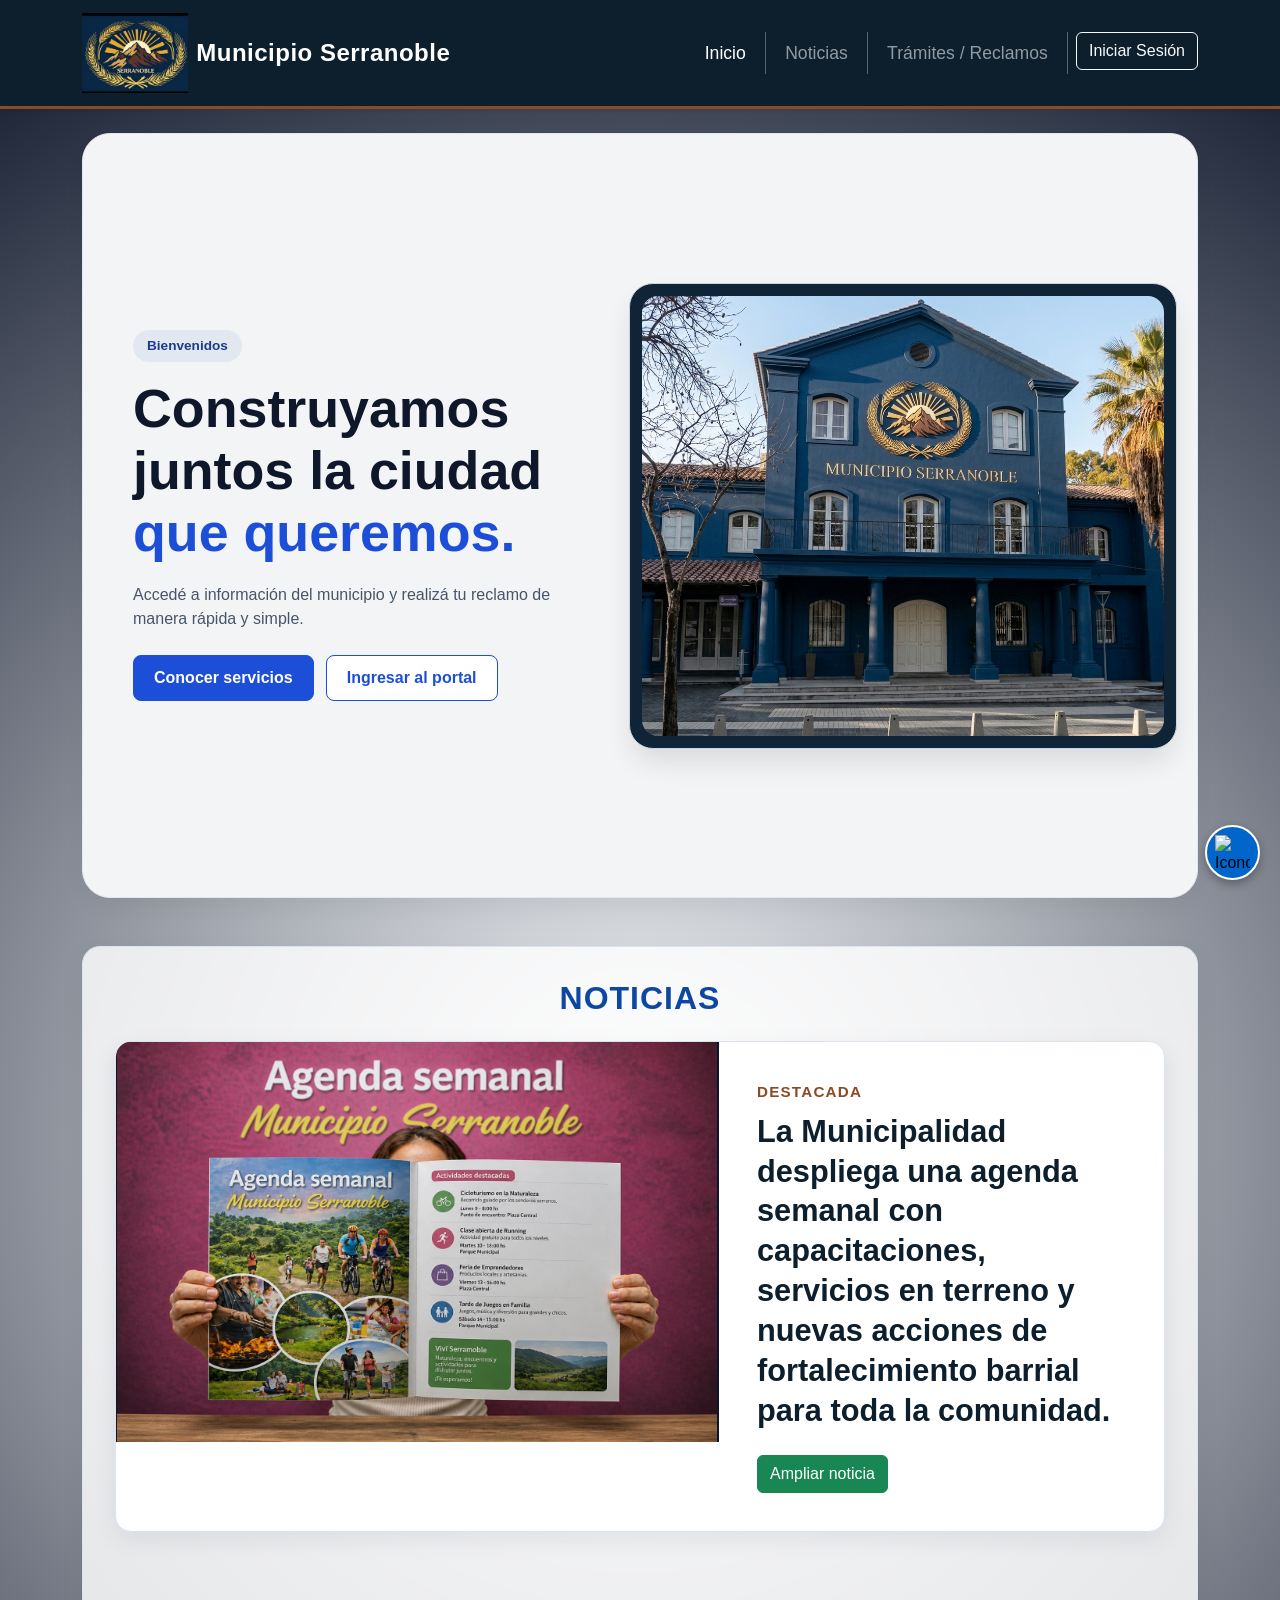
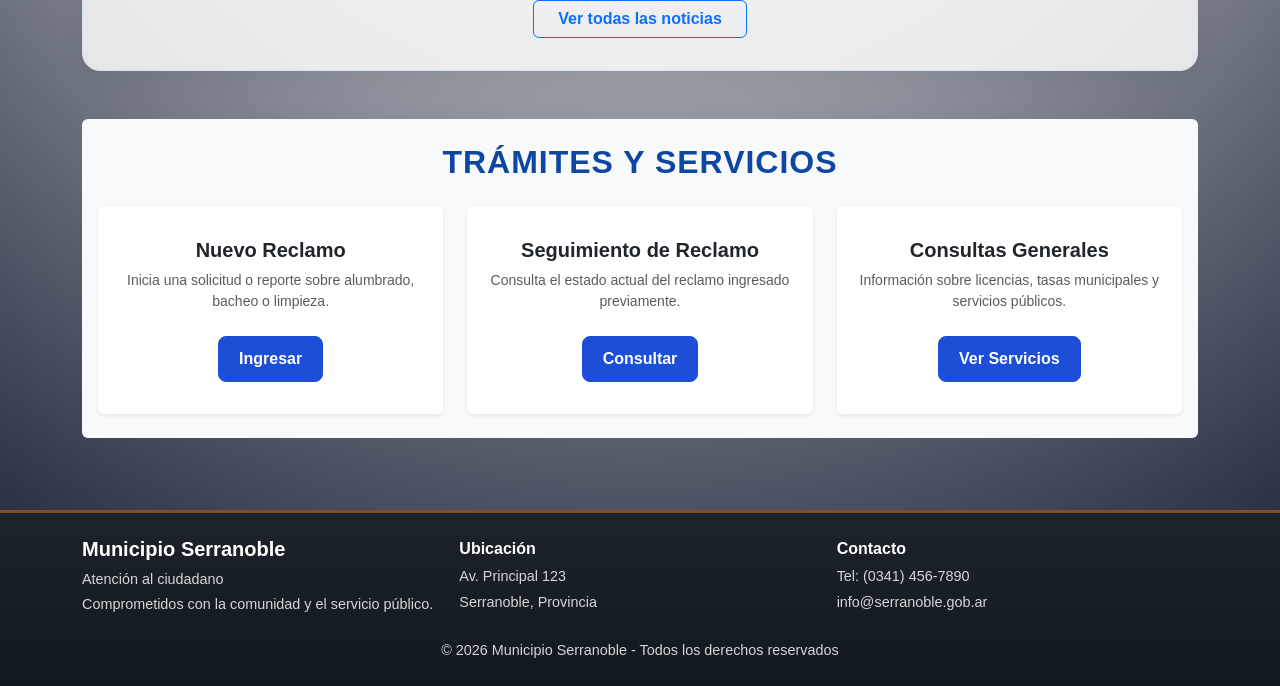
==== commit 43e9f637: "Correciones 3" ====
--- a/frontend/index.html
+++ b/frontend/index.html
@@ -17,33 +17,51 @@
     <main class="container my-4">
 
     <div class="home-zone zona-principal" id="principal">
-        <section class="mb-5" aria-labelledby="titulo-bienvenida">
-            <h1 id="titulo-bienvenida" class="text-center fw-bold text-uppercase mb-4 title-section">Bienvenidos</h1>
-            <div class="row g-4">
-                <div class="col-12">
-                    <div class="card card-principal bienvenida-card h-100 shadow-sm overflow-hidden">
-                        <img id="noticia-destacada-imagen" src="assets/logo/Logo.jpeg" class="card-img-top p-2" alt="Emblema del Municipio Serranoble">
-                        <div class="card-body">
-                            <p id="noticia-destacada-titulo" class="card-text fw-bold fs-4">La Municipalidad despliega una agenda semanal con capacitaciones, servicios en terreno y nuevas acciones de fortalecimiento barrial para toda la comunidad.</p>
-                        </div>
-                        <div class="card-footer bg-transparent border-0 text-end pb-3">
-                            <a id="noticia-destacada-enlace" href="noticias.html" class="btn btn-success btn-sm px-3">Ampliar</a>
-                        </div>
+        <!-- 1. SECCIÓN DE BIENVENIDA / HERO -->
+        <section class="hero-bienvenidos mb-5">
+            <div class="hero-container">
+                <div class="hero-content">
+                    <span class="badge-bienvenidos">Bienvenidos</span>
+                    <h1 class="hero-title">
+                        Construyamos<br>
+                        juntos la ciudad<br>
+                        <span class="text-highlight">que queremos.</span>
+                    </h1>
+                    <p class="hero-description">
+                        Accedé a información del municipio y realizá tu reclamo de manera rápida y simple.
+                    </p>
+                    <div class="hero-buttons">
+                        <a href="servicios.html" class="btn btn-primary">Conocer servicios</a>
+                        <a href="reclamos-municipal.html" class="btn btn-secondary">Ingresar al portal</a>
                     </div>
+                </div>
+
+                <!-- Tarjeta con la foto del Municipio (o escudo) -->
+                <div class="hero-image-card">
+                    <img src="assets/imagenes/muni.jpg" alt="Municipio" class="municipio-img">
                 </div>
             </div>
         </section>
     </div>
 
-    <div class="home-zone zona-noticias" id="noticias">
-        <section class="mb-5" aria-labelledby="titulo-noticias">
-            <h2 id="titulo-noticias" class="text-center fw-bold text-uppercase mb-4 title-section">Noticias</h2>
-            <div id="noticias-secundarias" class="carousel-noticias d-flex gap-3 overflow-x-auto pb-3" aria-live="polite"></div>
-            <div class="text-center mt-4">
-                <a href="noticias.html" class="btn btn-outline-primary btn-lg fw-bold px-4">Ver más noticias</a>
+    <section class="home-zone zona-noticias mb-5" id="noticias" aria-labelledby="titulo-noticias">
+        <h2 id="titulo-noticias" class="text-center fw-bold text-uppercase mb-4 title-section">Noticias</h2>
+
+        <article class="noticia-destacada-inicio mb-4">
+            <img id="noticia-destacada-imagen" src="assets/imagenes/principal.png" alt="Noticia destacada">
+            <div class="noticia-destacada-contenido">
+                <p class="noticias-etiqueta mb-2">Destacada</p>
+                <h3 id="noticia-destacada-titulo">La Municipalidad despliega una agenda semanal con capacitaciones, servicios en terreno y nuevas acciones de fortalecimiento barrial para toda la comunidad.</h3>
+                <a id="noticia-destacada-enlace" href="noticias.html" class="btn btn-success">Ampliar noticia</a>
             </div>
-        </section>
-    </div>
+        </article>
+
+        <div id="noticias-secundarias" class="noticias-carrusel" tabindex="0" role="region" aria-label="Noticias recientes" aria-live="polite"></div>
+
+        <div class="text-center mt-4">
+            <a href="noticias.html" class="btn btn-outline-primary fw-bold px-4">Ver todas las noticias</a>
+        </div>
+    </section>
 
     <!-- Sección 3: trámites y servicios disponibles para ciudadanos, con acceso rápido a reclamos, consultas y seguimiento -->
     <section id="tramites" class="my-5 py-4 bg-light rounded text-center">
--- a/frontend/Css/noticias.css
+++ b/frontend/Css/noticias.css
@@ -99,6 +99,131 @@
 
 .noticia-card .card-footer {
     margin-top: auto;
+}
+
+.noticia-destacada-inicio {
+    display: grid;
+    grid-template-columns: minmax(0, 1.15fr) minmax(0, 0.85fr);
+    overflow: hidden;
+    border: 1px solid #dbe4ed;
+    border-radius: 1rem;
+    background: #ffffff;
+    box-shadow: 0 0.5rem 1.5rem rgba(13, 31, 45, 0.08);
+}
+
+.noticia-destacada-inicio > img {
+    display: block;
+    width: 100%;
+    height: 100%;
+    min-height: 280px;
+    max-height: 360px;
+    object-fit: cover;
+    object-position: center;
+    background: #0b1728;
+}
+
+.noticia-destacada-contenido {
+    display: flex;
+    flex-direction: column;
+    align-items: flex-start;
+    justify-content: center;
+    padding: clamp(1.25rem, 3vw, 2.5rem);
+}
+
+.noticia-destacada-contenido h3 {
+    margin-bottom: 1.5rem;
+    color: var(--color-primary);
+    font-size: clamp(1.35rem, 2.4vw, 2rem);
+    font-weight: 700;
+    line-height: 1.3;
+}
+
+.noticia-destacada-contenido .btn {
+    margin-top: auto;
+}
+
+.noticias-carrusel {
+    display: flex;
+    gap: 1.25rem;
+    overflow-x: auto;
+    overflow-y: hidden;
+    padding: 0.25rem 0.25rem 1rem;
+    scroll-behavior: smooth;
+    scroll-snap-type: x mandatory;
+    overscroll-behavior-x: contain;
+    scrollbar-color: #0d6efd #e8edf3;
+    scrollbar-width: thin;
+}
+
+.noticias-carrusel:focus-visible {
+    outline: 3px solid rgba(13, 110, 253, 0.35);
+    outline-offset: 3px;
+}
+
+.noticias-carrusel > .col {
+    flex: 0 0 270px;
+    width: 270px;
+    max-width: none;
+    min-width: 0;
+    padding: 0;
+    scroll-snap-align: start;
+}
+
+.noticias-carrusel .noticia-card {
+    height: 100%;
+    border-radius: 0.85rem;
+    background: #ffffff;
+}
+
+.noticias-carrusel .noticia-card .card-img-top {
+    width: 100%;
+    height: 180px;
+    object-fit: cover;
+    object-position: center;
+}
+
+.noticias-carrusel .noticia-card .card-body {
+    display: flex;
+    flex-direction: column;
+    padding: 1.1rem;
+}
+
+.noticias-carrusel .noticia-card .card-title {
+    display: -webkit-box;
+    min-height: 4.05em;
+    overflow: hidden;
+    -webkit-box-orient: vertical;
+    -webkit-line-clamp: 3;
+    font-size: 1.15rem;
+    line-height: 1.35;
+}
+
+.noticias-carrusel .noticia-card .card-text {
+    display: -webkit-box;
+    overflow: hidden;
+    -webkit-box-orient: vertical;
+    -webkit-line-clamp: 4;
+    font-size: 0.98rem;
+    line-height: 1.5;
+}
+
+.noticias-carrusel .noticia-card .card-footer {
+    padding: 0 1.1rem 1.1rem;
+}
+
+.noticias-carrusel::-webkit-scrollbar {
+    height: 10px;
+}
+
+.noticias-carrusel::-webkit-scrollbar-track {
+    border-radius: 999px;
+    background: #e8edf3;
+}
+
+.noticias-carrusel::-webkit-scrollbar-thumb {
+    border: 2px solid #e8edf3;
+    border-radius: 999px;
+    background: #0d6efd;
 }
 
 .noticia-detalle {
@@ -260,8 +385,23 @@
         max-height: 300px;
     }
 
+    .noticia-destacada-inicio {
+        grid-template-columns: minmax(0, 1fr);
+    }
+
+    .noticia-destacada-inicio > img {
+        height: 220px;
+        min-height: 0;
+        max-height: none;
+    }
+
+    .noticias-carrusel > .col {
+        flex-basis: min(82vw, 290px);
+        width: min(82vw, 290px);
+    }
+
     .admin-noticia-fila {
         align-items: flex-start;
         flex-direction: column;
     }
-}+}
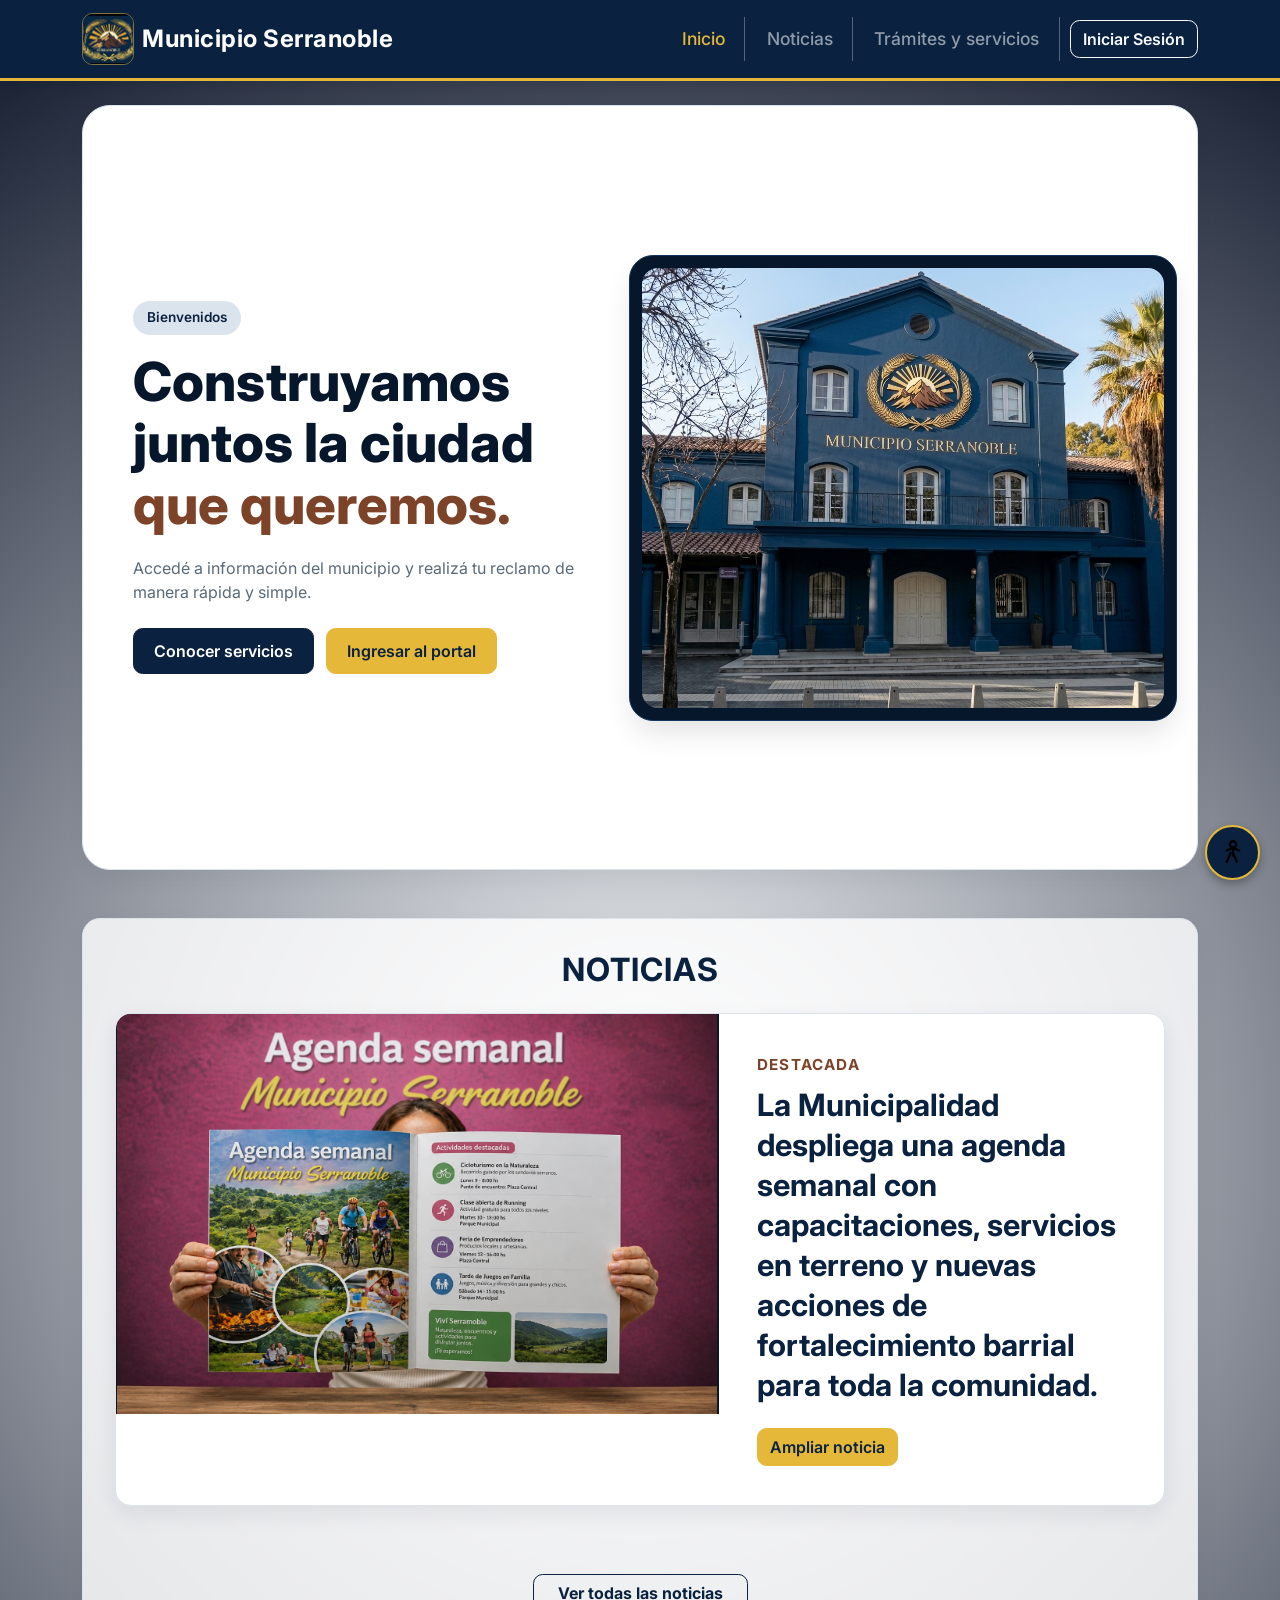
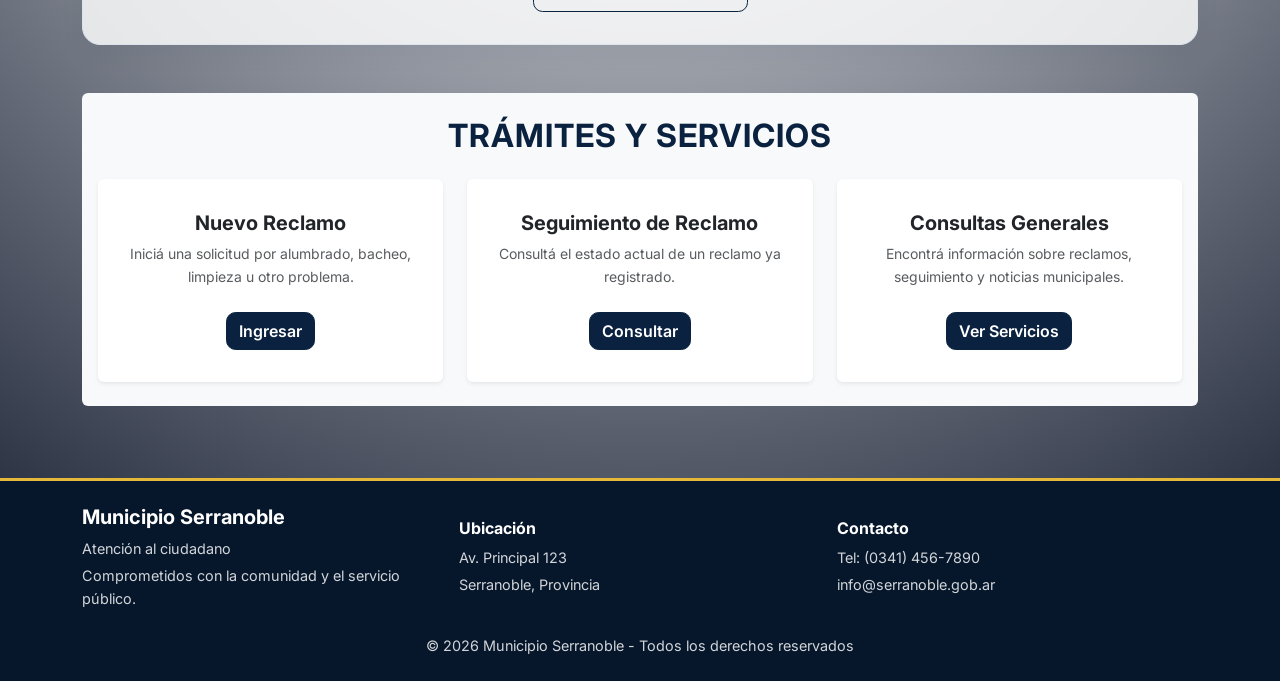
==== commit 15537be2: "Arreglos" ====
--- a/frontend/index.html
+++ b/frontend/index.html
@@ -72,7 +72,7 @@
                 <div class="card h-100 shadow-sm border-0 py-3">
                     <div class="card-body">
                         <h5 class="card-title fw-bold">Nuevo Reclamo</h5>
-                        <p class="card-text small text-muted">Inicia una solicitud o reporte sobre alumbrado, bacheo o limpieza.</p>
+                        <p class="card-text small text-muted">Iniciá una solicitud por alumbrado, bacheo, limpieza u otro problema.</p>
                         <a href="reclamos-municipal.html" class="btn btn-primary mt-2">Ingresar</a>
                     </div>
                 </div>
@@ -82,7 +82,7 @@
                 <div class="card h-100 shadow-sm border-0 py-3">
                     <div class="card-body">
                         <h5 class="card-title fw-bold">Seguimiento de Reclamo</h5>
-                        <p class="card-text small text-muted">Consulta el estado actual del reclamo ingresado previamente.</p>
+                        <p class="card-text small text-muted">Consultá el estado actual de un reclamo ya registrado.</p>
                         <a href="seguimiento.html" class="btn btn-primary mt-2">Consultar</a>
                     </div>
                 </div>
@@ -92,7 +92,7 @@
                 <div class="card h-100 shadow-sm border-0 py-3">
                     <div class="card-body">
                         <h5 class="card-title fw-bold">Consultas Generales</h5>
-                        <p class="card-text small text-muted">Información sobre licencias, tasas municipales y servicios públicos.</p>
+                        <p class="card-text small text-muted">Encontrá información sobre reclamos, seguimiento y noticias municipales.</p>
                         <a href="servicios.html" class="btn btn-primary mt-2">Ver Servicios</a>
                     </div>
                 </div>
@@ -102,74 +102,13 @@
 
 </main>
 
-<!-- Panel de accesibilidad: permite ajustar tamaño de fuente, contraste, lectura y otros ajustes para mejorar la experiencia del usuario -->
-<div id="panel-accesibilidad" class="panel-accesibilidad d-none" aria-labelledby="titulo-accesibilidad">
-    <div class="panel-accesibilidad-topbar">
-        <div class="panel-idioma-wrapper">
-            <button type="button" id="btn-idioma" class="panel-idioma" aria-label="Seleccionar idioma" aria-expanded="false" aria-controls="lista-idiomas">🇪🇸 <span>Español</span>⌄</button>
-            <div id="lista-idiomas" class="panel-lista-idiomas" hidden>
-                <button type="button" aria-current="true">🇪🇸 Español (actual)</button>
-            </div>
-        </div>
-        <button type="button" id="btn-cerrar-accesibilidad" class="panel-cerrar" aria-label="Cerrar">&times;</button>
-    </div>
-    <div class="panel-accesibilidad-header">
-        <div class="panel-icono" aria-hidden="true">&#9733;</div>
-        <h2 id="titulo-accesibilidad">Ajustes de Accesibilidad</h2>
-        <p>Desarrollado para Municipio Activo · Ocultar barra de herramientas</p>
-    </div>
-    <div class="panel-accesibilidad-body">
-        <section class="accesibilidad-seccion" aria-labelledby="contenido-accesibilidad">
-            <h3 id="contenido-accesibilidad">Módulos de contenido</h3>
-            <div class="control-tamano-fuente">
-                <span>Tamaño de fuente</span>
-                <div class="control-tamano-botones">
-                    <button type="button" class="control-circular" data-action="increase-font" aria-label="Aumentar tamaño de fuente">+</button>
-                    <button type="button" class="control-predeterminado" data-action="reset-font">Predeterminado</button>
-                    <button type="button" class="control-circular" data-action="decrease-font" aria-label="Disminuir tamaño de fuente">−</button>
-                </div>
-            </div>
-            <div class="accesibilidad-grid">
-                <button type="button" class="accesibilidad-opcion" data-action="readable-font"><span class="opcion-icon">Aa</span><span>Fuente legible</span></button>
-                <button type="button" class="accesibilidad-opcion" data-action="line-height"><span class="opcion-icon">↕</span><span>Altura de línea</span></button>
-                <button type="button" class="accesibilidad-opcion" data-action="cursor"><span class="opcion-icon">⌁</span><span>Cursor grande</span></button>
-                <button type="button" class="accesibilidad-opcion" data-action="letter-spacing"><span class="opcion-icon">↔</span><span>Espaciado de letras</span></button>
-                <button type="button" class="accesibilidad-opcion" data-action="align-center"><span class="opcion-icon">≡</span><span>Alinear al centro</span></button>
-                <button type="button" class="accesibilidad-opcion" data-action="bold"><span class="opcion-icon">B</span><span>Grosor de fuente</span></button>
-            </div>
-        </section>
-        <section class="accesibilidad-seccion" aria-labelledby="color-accesibilidad">
-            <h3 id="color-accesibilidad">Módulos de color</h3>
-            <div class="accesibilidad-grid accesibilidad-grid-three">
-                <button type="button" class="accesibilidad-opcion" data-action="light-contrast"><span class="opcion-icon">☼</span><span>Contraste claro</span></button>
-                <button type="button" class="accesibilidad-opcion" data-action="high-contrast"><span class="opcion-icon">◐</span><span>Alto contraste</span></button>
-                <button type="button" class="accesibilidad-opcion" data-action="monochrome"><span class="opcion-icon">◑</span><span>Monocromo</span></button>
-            </div>
-        </section>
-        <section class="accesibilidad-seccion" aria-labelledby="orientacion-accesibilidad">
-            <h3 id="orientacion-accesibilidad">Módulos de orientación</h3>
-            <div class="accesibilidad-grid accesibilidad-grid-three">
-                <button type="button" class="accesibilidad-opcion" data-action="reading-line"><span class="opcion-icon">▤</span><span>Línea de lectura</span></button>
-                <button type="button" class="accesibilidad-opcion" data-action="reading-mask"><span class="opcion-icon">▰</span><span>Máscara de lectura</span></button>
-                <button type="button" class="accesibilidad-opcion" data-action="hide-images"><span class="opcion-icon">◩</span><span>Ocultar imágenes</span></button>
-                <button type="button" class="accesibilidad-opcion" data-action="highlight-content"><span class="opcion-icon">⛶</span><span>Resaltar contenido</span></button>
-                <button type="button" class="accesibilidad-opcion" data-action="stop-animations"><span class="opcion-icon">⊘</span><span>Detener animaciones</span></button>
-                <button type="button" class="accesibilidad-opcion" data-action="underline-links"><span class="opcion-icon">↗</span><span>Resaltar enlaces</span></button>
-            </div>
-        </section>
-        <button type="button" id="btn-restablecer-accesibilidad" class="btn-restablecer-accesibilidad">Restablecer configuraciones</button>
-    </div>
-</div>
 
-<!-- Botón flotante para abrir y cerrar el panel de accesibilidad desde cualquier parte de la página -->
-<button type="button" id="btn-accesibilidad" class="btn-accesibilidad" aria-label="Ajustes de accesibilidad" aria-expanded="false" aria-controls="panel-accesibilidad">
-    <img src="https://www.munichile.cl/wp-content/plugins/accessibility-onetap/assets/images/admin/Original_Logo_Icon.svg" alt="Icono de accesibilidad">
-</button>
 
-    <footer class="bg-dark text-white py-4 mt-auto" data-site-footer></footer>
+    <footer data-site-footer></footer>
 
     <!-- Scripts de terceros y locales: Bootstrap para componentes visuales y JS para interacciones de la página -->
     <script src="https://cdn.jsdelivr.net/npm/bootstrap@5.3.0/dist/js/bootstrap.bundle.min.js"></script>
+    <script src="js/api.js"></script>
     <script src="js/componentes-comunes.js"></script>
     <script src="js/main.js"></script>
     <script src="js/accesibilidad.js"></script>
--- a/frontend/Css/styles.css
+++ b/frontend/Css/styles.css
@@ -1,30 +1,73 @@
+@import url('https://fonts.googleapis.com/css2?family=Cinzel:wght@700&family=Inter:wght@300;400;500;600;700;800&display=swap');
+
 /* ==========================================================
-    1. BASE Y VARIABLES GLOBALES
+    1. BASE Y VARIABLES GLOBALES - IDENTIDAD MUNICIPIO SERRANOBLE
     ========================================================== */
 :root {
-    --color-primary: #0d1f2d;      /* Color principal del header y navegación */
-    --color-secondary: #e5ad38;    /* Color de apoyo para elementos destacados */
-    --color-bg-light: #f8f9fa;     /* Fondo claro para secciones */
-    --color-text-dark: #1e293b;    /* Texto principal sobre fondo claro */
-    --color-accent: #8b4a26;       /* Color de acento para divisores y detalles visuales */
-    --font-family-base: 'Segoe UI', Tahoma, Geneva, Verdana, sans-serif;
-}
+    --bs-primary: #0A2240;
+    --bs-primary-rgb: 10, 34, 64;
+    --bs-link-color: #0A2240;
+    --bs-link-hover-color: #06162B;
+    --bs-focus-ring-color: rgba(10, 34, 64, 0.25);
+    --color-primary: #0A2240;
+    --color-primary-dark: #06162B;
+    --color-primary-soft: #16355C;
+    --color-secondary: #E5B83A;
+    --color-secondary-hover: #D4A426;
+    --color-secondary-light: #FFF8E1;
+    --color-accent: #7C4328;
+    --color-bg-light: #F8F9FA;
+    --color-white: #FFFFFF;
+    --color-text-dark: #1E293B;
+    --color-text-muted: #5A6978;
+    --color-border: #DBE4ED;
+    --font-family-base: 'Inter', system-ui, -apple-system, 'Segoe UI', Roboto, sans-serif;
+    --font-family-brand: 'Cinzel', serif;
+    --shadow-soft: 0 12px 32px rgba(15, 23, 42, 0.08);
+    --radius-lg: 1.125rem;
+    --radius-md: 0.75rem;
+}
+
+.font-brand {
+    font-family: var(--font-family-brand);
+}
+
+.pulse-subtle {
+    animation: pulse-slow 3s infinite;
+}
+@keyframes pulse-slow {
+    0%, 100% { opacity: 1; }
+    50% { opacity: 0.85; }
+}
+
+.custom-scrollbar::-webkit-scrollbar {
+    width: 6px;
+    height: 6px;
+}
+.custom-scrollbar::-webkit-scrollbar-track {
+    background: #06162B;
+}
+.custom-scrollbar::-webkit-scrollbar-thumb {
+    background: #16355C;
+    border-radius: 4px;
+}
+.custom-scrollbar::-webkit-scrollbar-thumb:hover {
+    background: #E5B83A;
+}
+
 
 body {
     font-family: var(--font-family-base);
     color: var(--color-text-dark);
     background: radial-gradient(circle, #F8FAFC 0%, #0F172A 100%);
     min-height: 100vh;
-    display: flex; /* Establece la estructura vertical de la página */
-    flex-direction: column; /* Mantiene el footer pegado al fondo incluso con poco contenido */
+    display: flex;
+    flex-direction: column;
+    line-height: 1.6;
 }
 
 body[data-auth-required] > :not(script) {
     visibility: hidden;
-}
-
-main .container {
-    max-width: 1200px;
 }
 
 .home-zone {
@@ -48,16 +91,54 @@
    ========================================================== */
 header .navbar {
     background-color: var(--color-primary) !important;
-    box-shadow: 0 2px 4px rgba(0, 0, 0, 0.1);
-    
-    /* Usamos la misma variable y grosor que el footer: */
-    border-bottom: 3px solid var(--color-accent);
+    box-shadow: 0 2px 12px rgba(6, 22, 43, 0.18);
+    border-bottom: 3px solid var(--color-secondary);
+}
+
+.site-navbar .container {
+    display: flex;
+    align-items: center;
+    justify-content: space-between;
+    gap: 0.75rem 1rem;
+    flex-wrap: wrap;
+}
+
+.site-navbar .navbar-brand {
+    flex-shrink: 0;
+}
+
+.site-navbar-links {
+    display: flex;
+    min-width: 0;
+    flex: 1 1 36rem;
+    justify-content: flex-end;
+}
+
+.site-navbar .navbar-nav {
+    display: flex;
+    flex-direction: row;
+    flex-wrap: wrap;
+    align-items: center;
+    justify-content: flex-end;
+    gap: 0.15rem;
+}
+
+.site-navbar .navbar-nav .nav-link {
+    white-space: nowrap;
 }
 
 .navbar-brand span {
     font-weight: 700;
-    font-size: 1.5rem; 
+    font-size: 1.5rem;
     letter-spacing: 0.5px;
+}
+
+.navbar-brand img {
+    width: 3.25rem;
+    height: 3.25rem;
+    border: 1px solid rgba(229, 184, 58, 0.55);
+    border-radius: 0.65rem;
+    object-fit: cover;
 }
 
 .nav-link {
@@ -65,23 +146,52 @@
     font-size: 1.1rem;
     padding: 0.5rem 1.2rem !important;
     transition: color 0.2s ease-in-out;
-    border-right: none;
-}
-
-/* Ponemos la línea vertical solo entre los primeros elementos, excluyendo los últimos dos */
+}
+
 .navbar-nav .nav-item:not(:last-child):not(:nth-last-child(2)) .nav-link {
     border-right: 1px solid rgba(255, 255, 255, 0.3) !important;
 }
 
+.nav-link.active,
 .nav-link:hover {
-    color: #e2e6ea !important;
+    color: var(--color-secondary) !important;
+}
+
+.navbar .btn-outline-light:hover {
+    color: var(--color-primary);
+}
+
+@media (max-width: 767.98px) {
+    .site-navbar .container {
+        align-items: flex-start;
+    }
+
+    .site-navbar-links {
+        flex-basis: 100%;
+        justify-content: flex-start;
+    }
+
+    .site-navbar .navbar-nav {
+        justify-content: flex-start;
+        gap: 0.1rem 0.25rem;
+    }
+
+    .site-navbar .navbar-nav .nav-link {
+        padding: 0.4rem 0.55rem !important;
+        border-right: 0 !important;
+        font-size: 0.9rem;
+    }
+
+    .site-navbar .navbar-nav .btn {
+        margin-left: 0.3rem !important;
+    }
 }
 
 /* ==========================================================
    3. ESTRUCTURA PRINCIPAL Y PIE DE PÁGINA
    ========================================================== */
 main {
-    flex: 1; /* Hace que el contenido principal ocupe el espacio disponible y empuje el footer hacia abajo */
+    flex: 1;
 }
 
 .hero {
@@ -96,9 +206,10 @@
 }
 
 footer {
-    background: linear-gradient(180deg, #1d232b 0%, #12181f 100%);
+    background: var(--color-primary-dark);
+    color: var(--color-white);
     font-size: 0.9rem;
-    border-top: 3px solid var(--color-accent); /* Línea superior de acento para diferenciar el pie de página */
+    border-top: 3px solid var(--color-secondary);
 }
 
 footer h5,
@@ -126,7 +237,7 @@
    4. NOTICIAS
    ========================================================== */
 .title-section {
-    color: #0d47a1;
+    color: var(--color-primary);
     letter-spacing: 1px;
 }
 
@@ -169,13 +280,13 @@
 }
 
 .carousel-noticias::-webkit-scrollbar-thumb {
-    background: #0d6efd;
+    background: var(--color-primary);
     border-radius: 4px;
 }
 
 .card-secundaria {
     width: 280px; /* Ancho fijo para permitir el desplazamiento horizontal y mantener el diseño consistente */
-    border: 2px solid #0d6efd;
+    border: 2px solid var(--color-primary);
 }
 
 .card-secundaria img {
@@ -200,8 +311,8 @@
     width: 55px;
     height: 55px;
     border-radius: 50%;
-    background-color: #0066cc;
-    border: 2px solid #ffffff;
+    background-color: var(--color-primary);
+    border: 2px solid var(--color-secondary);
     box-shadow: 0px 4px 10px rgba(0, 0, 0, 0.3);
     z-index: 9999;
     cursor: pointer;
@@ -215,9 +326,9 @@
     transform: scale(1.08);
 }
 
-.btn-accesibilidad img {
-    width: 35px;
-    height: 35px;
+.btn-accesibilidad svg {
+    width: 30px;
+    height: 30px;
 }
 
 .panel-accesibilidad {
@@ -230,11 +341,11 @@
     max-height: 100vh;
     overflow-y: auto;
     border-radius: 0;
-    background: #f5f7fa;
+    background: var(--color-bg-light);
     box-shadow: 2px 8px 60px -2px rgba(0, 0, 0, 0.2);
     z-index: 9998;
-    color: #17243a;
-    font-family: system-ui, -apple-system, BlinkMacSystemFont, "Segoe UI", sans-serif;
+    color: var(--color-text-dark);
+    font-family: var(--font-family-base);
     font-size: 16px;
     line-height: 1.7;
 }
@@ -254,7 +365,7 @@
     padding: 4px 9px;
     border: 0;
     border-radius: 12px;
-    background: #0d6efd;
+    background: var(--color-primary);
     color: #ffffff;
     font-size: 0.72rem;
     cursor: pointer;
@@ -284,7 +395,7 @@
     padding: 6px 8px;
     border: 0;
     background: transparent;
-    color: #17243a;
+    color: var(--color-text-dark);
     font-size: 0.72rem;
     text-align: left;
 }
@@ -294,7 +405,7 @@
     padding: 44px 20px 22px;
     text-align: center;
     color: #ffffff;
-    background: #1473e6;
+    background: var(--color-primary);
 }
 
 .panel-accesibilidad-header h2 {
@@ -315,7 +426,7 @@
     margin: 0 auto;
     border-radius: 50%;
     background: #ffffff;
-    color: #1473e6;
+    color: var(--color-primary);
     font-size: 1.2rem;
 }
 
@@ -365,7 +476,7 @@
     margin-bottom: 8px;
     padding: 12px 14px;
     border-radius: 5px;
-    background: #f5f7fa;
+    background: var(--color-bg-light);
     font-size: 0.72rem;
 }
 
@@ -384,7 +495,7 @@
     padding: 0;
     border: 0;
     border-radius: 50%;
-    background: #1473e6;
+    background: var(--color-primary);
     color: #ffffff;
     font-size: 1.1rem;
     line-height: 1;
@@ -404,7 +515,7 @@
 
 .control-predeterminado:hover,
 .control-predeterminado:focus-visible {
-    color: #1473e6;
+    color: var(--color-primary);
 }
 
 .accesibilidad-grid-three {
@@ -423,8 +534,8 @@
     padding: 8px 5px;
     border: 2px solid transparent;
     border-radius: 5px;
-    background: #f5f7fa;
-    color: #1c2c43;
+    background: var(--color-bg-light);
+    color: var(--color-text-dark);
     font-size: 0.64rem;
     text-align: center;
     cursor: pointer;
@@ -433,8 +544,8 @@
 .accesibilidad-opcion:hover,
 .accesibilidad-opcion:focus-visible,
 .accesibilidad-opcion.activo {
-    border-color: #1473e6;
-    background: #e8f1ff;
+    border-color: var(--color-primary);
+    background: var(--color-secondary-light);
 }
 
 .opcion-icon {
@@ -445,7 +556,7 @@
     height: 24px;
     border-radius: 50%;
     background: #ffffff;
-    color: #1473e6;
+    color: var(--color-primary);
     font-size: 0.8rem;
     font-weight: 700;
 }
@@ -456,7 +567,7 @@
     padding: 8px;
     border: 0;
     border-radius: 5px;
-    background: #1473e6;
+    background: var(--color-primary);
     color: #ffffff;
     font-size: 0.8rem;
     cursor: pointer;
@@ -464,7 +575,7 @@
 
 .btn-restablecer-accesibilidad:hover,
 .btn-restablecer-accesibilidad:focus-visible {
-    background: #0b5ed7;
+    background: var(--color-primary-dark);
 }
 
 /* Accesibilidad: cambios de contenido para mejorar lectura y navegación */
@@ -518,7 +629,7 @@
     left: 0;
     width: 100%;
     height: 3px;
-    background: #1473e6;
+    background: var(--color-primary);
     box-shadow: 0 0 0 9999px rgba(0, 0, 0, 0.12);
     content: "";
     pointer-events: none;
@@ -531,8 +642,8 @@
     left: 0;
     width: 100%;
     height: 160px;
-    border-top: 3px solid #1473e6;
-    border-bottom: 3px solid #1473e6;
+    border-top: 3px solid var(--color-primary);
+    border-bottom: 3px solid var(--color-primary);
     box-shadow: 0 -100vh 0 100vh rgba(0, 0, 0, 0.28), 0 100vh 0 100vh rgba(0, 0, 0, 0.28);
     content: "";
     pointer-events: none;
@@ -553,7 +664,7 @@
 }
 
 body.resaltar-contenido main > * {
-    outline: 2px solid #1473e6;
+    outline: 2px solid var(--color-primary);
     outline-offset: 3px;
 }
 
@@ -596,10 +707,10 @@
 
 /* Seccion Hero / Bienvenidos */
 .hero-bienvenidos {
-    background-color: #F3F4F6;
+    background-color: var(--color-white);
     padding: 60px 50px;
     border-radius: 28px;
-    border: 1px solid #e2e8f0;
+    border: 1px solid var(--color-border);
     
     /* Expandimos el contenedor hacia los lados según marcaste en las flechas */
     max-width: 1350px;  /* Aumentamos de 1100px a 1350px para estirarlo a lo ancho */
@@ -629,8 +740,8 @@
 
 .badge-bienvenidos {
     display: inline-block;
-    background-color: #e2e8f0;
-    color: #1e3a8a;
+    background-color: var(--color-border);
+    color: var(--color-primary);
     font-size: 0.85rem;
     font-weight: 600;
     padding: 6px 14px;
@@ -639,21 +750,21 @@
 }
 
 .hero-title {
-    font-size: clamp(2.8rem, 4.2vw, 3.8rem); /* Letras más grandes */
+    font-size: clamp(2.8rem, 4.2vw, 3.8rem);
     font-weight: 800;
-    color: #0f172a;
+    color: var(--color-primary-dark);
     line-height: 1.15;
     margin-bottom: 20px;
     text-transform: none;
 }
 
 .hero-title .text-highlight {
-    color: #1d4ed8;
+    color: var(--color-accent);
 }
 
 .hero-description {
     font-size: 1rem;
-    color: #475569;
+    color: var(--color-text-muted);
     line-height: 1.5;
     margin-bottom: 24px;
     max-width: 480px;
@@ -665,42 +776,112 @@
     flex-wrap: wrap;
 }
 
+.btn {
+    border-radius: 0.6rem;
+    font-weight: 600;
+    transition: color 0.2s ease, background-color 0.2s ease, border-color 0.2s ease, box-shadow 0.2s ease, transform 0.2s ease;
+}
+
 .btn-primary {
-    background-color: #1d4ed8;
-    color: #ffffff !important;
-    border: 1px solid #1d4ed8;
+    --bs-btn-color: var(--color-white);
+    --bs-btn-bg: var(--color-primary);
+    --bs-btn-border-color: var(--color-primary);
+    --bs-btn-hover-color: var(--color-white);
+    --bs-btn-hover-bg: var(--color-primary-dark);
+    --bs-btn-hover-border-color: var(--color-primary-dark);
+    --bs-btn-active-color: var(--color-white);
+    --bs-btn-active-bg: var(--color-primary-dark);
+    --bs-btn-active-border-color: var(--color-primary-dark);
+    --bs-btn-disabled-bg: var(--color-primary);
+    --bs-btn-disabled-border-color: var(--color-primary);
+    border-color: var(--color-primary);
+    background-color: var(--color-primary);
+    color: var(--color-white);
+}
+
+.btn-primary:hover,
+.btn-primary:focus-visible {
+    border-color: var(--color-primary-dark);
+    background-color: var(--color-primary-dark);
+    color: var(--color-white);
+}
+
+.btn-outline-primary {
+    --bs-btn-color: var(--color-primary);
+    --bs-btn-border-color: var(--color-primary);
+    --bs-btn-hover-color: var(--color-white);
+    --bs-btn-hover-bg: var(--color-primary);
+    --bs-btn-hover-border-color: var(--color-primary);
+    --bs-btn-active-color: var(--color-white);
+    --bs-btn-active-bg: var(--color-primary-dark);
+    --bs-btn-active-border-color: var(--color-primary-dark);
+    border-color: var(--color-primary);
+    color: var(--color-primary);
+}
+
+.btn-outline-primary:hover,
+.btn-outline-primary:focus-visible {
+    border-color: var(--color-primary);
+    background-color: var(--color-primary);
+    color: var(--color-white);
+}
+
+.btn-secondary,
+.btn-success {
+    --bs-btn-color: var(--color-primary);
+    --bs-btn-bg: var(--color-secondary);
+    --bs-btn-border-color: var(--color-secondary);
+    --bs-btn-hover-color: var(--color-primary-dark);
+    --bs-btn-hover-bg: var(--color-secondary-hover);
+    --bs-btn-hover-border-color: var(--color-secondary-hover);
+    --bs-btn-active-color: var(--color-primary-dark);
+    --bs-btn-active-bg: var(--color-secondary-hover);
+    --bs-btn-active-border-color: var(--color-secondary-hover);
+    --bs-btn-disabled-bg: var(--color-secondary);
+    --bs-btn-disabled-border-color: var(--color-secondary);
+    border-color: var(--color-secondary);
+    background-color: var(--color-secondary);
+    color: var(--color-primary);
+}
+
+.btn-secondary:hover,
+.btn-secondary:focus-visible,
+.btn-success:hover,
+.btn-success:focus-visible {
+    border-color: var(--color-secondary-hover);
+    background-color: var(--color-secondary-hover);
+    color: var(--color-primary-dark);
+}
+
+.form-control,
+.form-select {
+    border-color: var(--color-border);
+    border-radius: var(--radius-md);
+}
+
+.form-control:focus,
+.form-select:focus {
+    border-color: var(--color-primary-soft);
+    box-shadow: 0 0 0 0.2rem rgba(22, 53, 92, 0.15);
+}
+
+
+
+.hero-buttons .btn {
     padding: 10px 20px;
-    border-radius: 8px;
-    font-weight: 600;
     text-decoration: none;
 }
 
-.btn-primary:hover {
-    background-color: #1e40af;
-}
-
-.btn-secondary {
-    background-color: #ffffff;
-    color: #1d4ed8 !important;
-    border: 1px solid #1d4ed8;
-    padding: 10px 20px;
-    border-radius: 8px;
-    font-weight: 600;
-    text-decoration: none;
-}
-
-.btn-secondary:hover {
-    background-color: #f1f5f9;
-}
+
 
 .hero-image-card {
     flex: 0 0 54%; /* Un poquito más de ancho para la tarjeta */
     max-width: 54%;
-    background: #0f2537;
+    background: var(--color-primary-dark);
     padding: 12px;
     border-radius: 24px;
     box-shadow: 0 15px 30px -5px rgba(0, 0, 0, 0.12);
-    border: 1px solid #cbd5e1;
+    border: 1px solid var(--color-primary-soft);
     box-sizing: border-box;
 }
 
@@ -735,4 +916,4 @@
     height: auto !important;
     max-height: 400px;
     object-fit: contain !important;
-}+}
--- a/frontend/Css/noticias.css
+++ b/frontend/Css/noticias.css
@@ -41,11 +41,6 @@
     line-height: 1.55;
 }
 
-.card-principal .card-text {
-    font-size: 1.5rem;
-    line-height: 1.55;
-}
-
 .bienvenida-card .card-footer .btn {
     font-size: 1rem;
 }
@@ -63,7 +58,7 @@
 
 .noticia-card {
     overflow: hidden;
-    border: 1px solid #dee2e6;
+    border: 1px solid var(--color-border);
     transition: transform 0.2s ease, box-shadow 0.2s ease;
 }
 
@@ -84,7 +79,7 @@
 }
 
 .noticia-card .card-text {
-    color: #59636e;
+    color: var(--color-text-muted);
     font-size: 1.1rem;
     line-height: 1.6;
 }
@@ -99,6 +94,57 @@
 
 .noticia-card .card-footer {
     margin-top: auto;
+}
+
+#lista-noticias > .col {
+    display: flex;
+}
+
+#lista-noticias .noticia-card {
+    width: 100%;
+    border-radius: 0.85rem;
+    background: var(--color-white);
+}
+
+#lista-noticias .noticia-card .card-img-top {
+    width: 100%;
+    height: 180px;
+    object-fit: cover;
+    object-position: center;
+}
+
+#lista-noticias .noticia-card .card-body {
+    display: flex;
+    flex: 1;
+    flex-direction: column;
+    padding: 1.1rem;
+}
+
+#lista-noticias .noticias-etiqueta {
+    color: var(--color-accent);
+    font-size: 0.75rem;
+}
+
+#lista-noticias .noticia-card .card-title {
+    display: -webkit-box;
+    min-height: 2.8em;
+    overflow: hidden;
+    -webkit-box-orient: vertical;
+    -webkit-line-clamp: 2;
+    margin-bottom: 0.65rem;
+    font-weight: 700;
+    font-size: 1.05rem;
+    line-height: 1.4;
+}
+
+#lista-noticias .noticia-card .card-text {
+    flex: 1;
+    font-size: 0.9rem;
+    line-height: 1.5;
+}
+
+#lista-noticias .noticia-card .card-footer {
+    padding: 0 1.1rem 1.1rem;
 }
 
 .noticia-destacada-inicio {
@@ -151,12 +197,12 @@
     scroll-behavior: smooth;
     scroll-snap-type: x mandatory;
     overscroll-behavior-x: contain;
-    scrollbar-color: #0d6efd #e8edf3;
+    scrollbar-color: var(--color-primary) #e8edf3;
     scrollbar-width: thin;
 }
 
 .noticias-carrusel:focus-visible {
-    outline: 3px solid rgba(13, 110, 253, 0.35);
+    outline: 3px solid rgba(10, 34, 64, 0.25);
     outline-offset: 3px;
 }
 
@@ -223,13 +269,13 @@
 .noticias-carrusel::-webkit-scrollbar-thumb {
     border: 2px solid #e8edf3;
     border-radius: 999px;
-    background: #0d6efd;
+    background: var(--color-primary);
 }
 
 .noticia-detalle {
     --noticia-color: var(--color-primary);
     overflow: hidden;
-    border: 1px solid #dee2e6;
+    border: 1px solid var(--color-border);
     border-top: 5px solid var(--noticia-color);
     border-radius: 0.5rem;
     background: #ffffff;
@@ -237,7 +283,7 @@
 }
 
 .noticia-detalle--proximidad {
-    --noticia-color: #0d6efd;
+    --noticia-color: var(--color-primary);
 }
 
 .noticia-detalle--actividades {
@@ -253,7 +299,7 @@
 }
 
 .noticia-badge--proximidad {
-    background-color: #0d6efd;
+    background-color: var(--color-primary);
     color: #ffffff;
 }
 
@@ -297,7 +343,7 @@
 .noticia-detalle-bajada {
     max-width: 70ch;
     margin: 0;
-    color: #59636e;
+    color: var(--color-text-muted);
     font-size: 1.3rem;
     line-height: 1.6;
 }
@@ -324,7 +370,7 @@
 
 .admin-noticias-panel {
     padding: clamp(1rem, 3vw, 2rem);
-    border: 1px solid #dee2e6;
+    border: 1px solid var(--color-border);
     border-radius: 0.5rem;
     background: #ffffff;
     box-shadow: 0 0.25rem 1rem rgba(13, 31, 45, 0.06);
@@ -351,13 +397,13 @@
     justify-content: space-between;
     gap: 1rem;
     padding: 1rem;
-    border: 1px solid #dee2e6;
+    border: 1px solid var(--color-border);
     border-radius: 0.5rem;
     background: #ffffff;
 }
 
 .admin-noticia-fila p {
-    color: #59636e;
+    color: var(--color-text-muted);
 }
 
 @media (max-width: 767.98px) {
